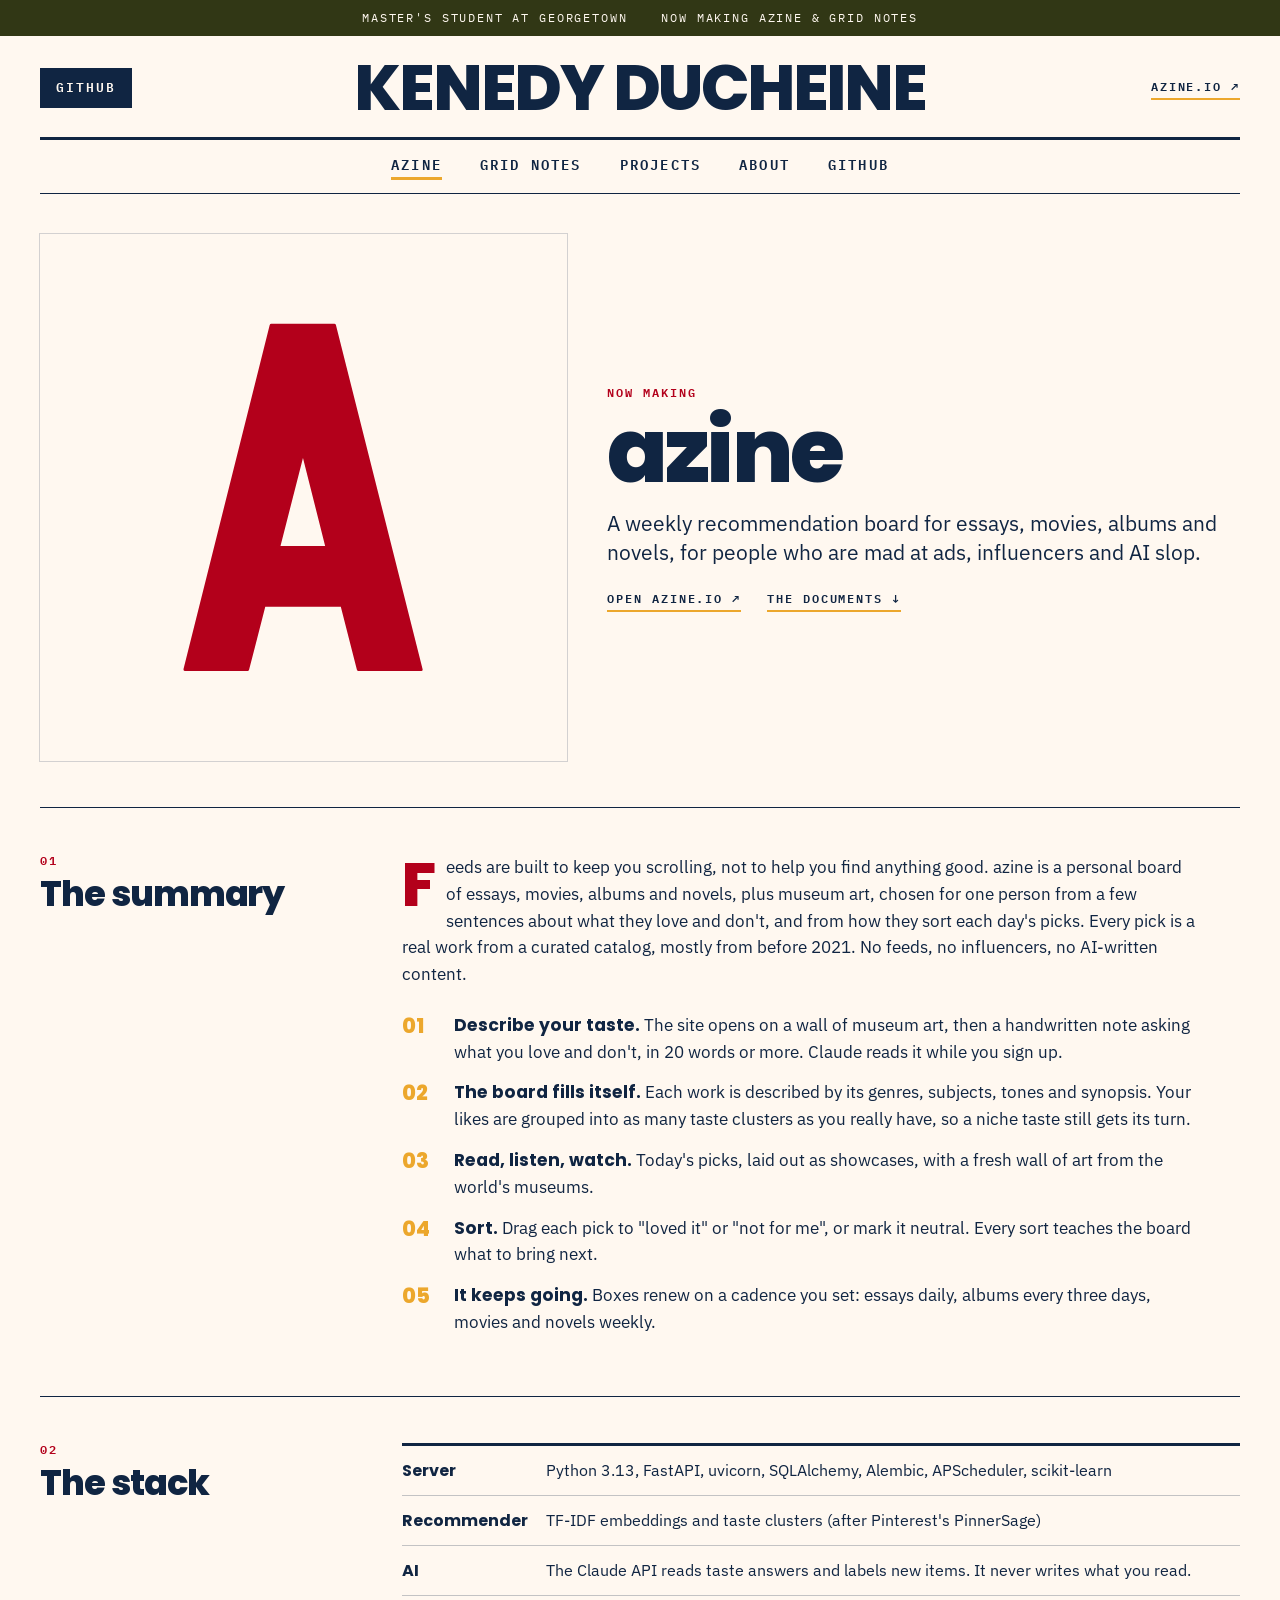
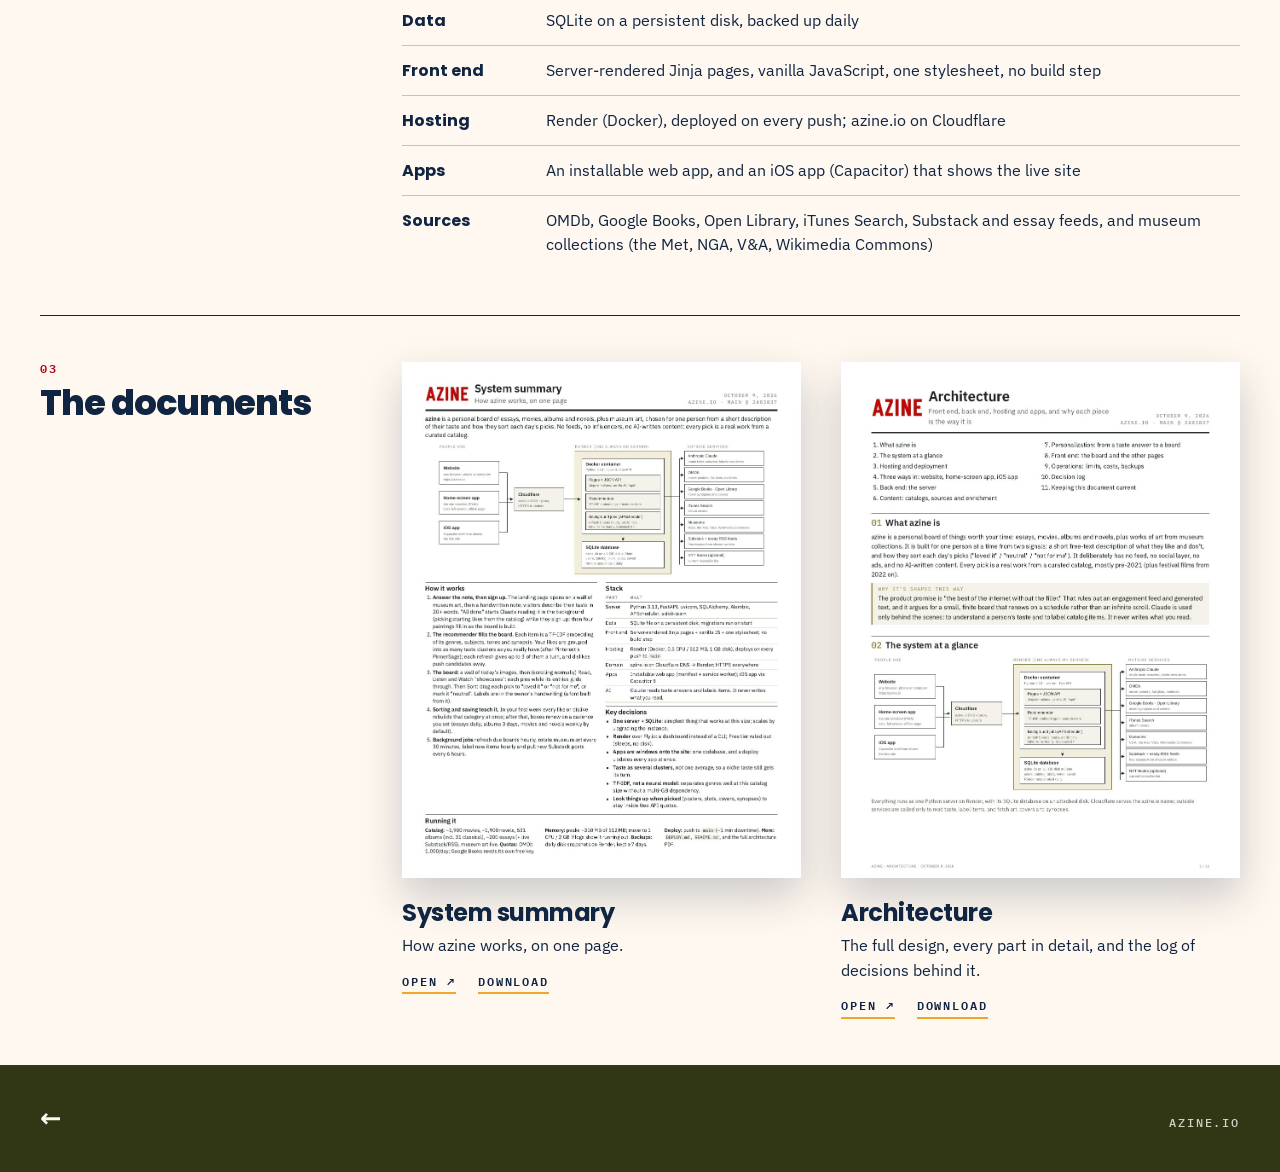
==== azine.html @ 09178c21 "Gold footer heart; new link-preview picture of the redesigned site The link preview (og.jpg) still s" ====
<!doctype html>
<html lang="en">
<head>
  <meta charset="utf-8">
  <meta name="viewport" content="width=device-width, initial-scale=1">
  <!-- The tab title and what search engines / link previews show -->
  <title>azine · Kenedy Ducheine</title>
  <meta name="description" content="How azine works: a weekly recommendation board for essays, movies, albums and novels. The summary, the stack, and the system documents.">
  <meta property="og:title" content="azine · Kenedy Ducheine">
  <meta property="og:description" content="How azine works: the summary, the stack, and the system documents.">
  <!-- the picture in link previews (texts, Slack, LinkedIn). "?v=2": bump it after replacing assets/og.jpg
       so apps fetch the new picture instead of a saved copy -->
  <meta property="og:image" content="https://kenedyducheine.github.io/assets/og.jpg?v=2">
  <meta property="og:image:width" content="2400">
  <meta property="og:image:height" content="1260">
  <meta property="og:type" content="website">
  <meta property="og:url" content="https://kenedyducheine.github.io/azine.html">
  <meta name="twitter:card" content="summary_large_image">
  <!-- The browser-tab icon: the heart from the Azine Hand font (the owner's handwriting) -->
  <link rel="icon" href="assets/favicon.svg?v=2" type="image/svg+xml">
  <link rel="icon" href="assets/favicon.png?v=2" type="image/png" sizes="64x64">
  <link rel="apple-touch-icon" href="assets/apple-touch-icon.png?v=2">

  <!-- Fonts (same as index.html) -->
  <link rel="preconnect" href="https://fonts.googleapis.com">
  <link rel="preconnect" href="https://fonts.gstatic.com" crossorigin>
  <link href="https://fonts.googleapis.com/css2?family=Google+Sans:ital,opsz,wght@0,17..18,400..700;1,17..18,400..700&family=IBM+Plex+Mono:ital,wght@0,100;0,200;0,300;0,400;0,500;0,600;0,700;1,100;1,200;1,300;1,400;1,500;1,600;1,700&family=IBM+Plex+Sans:ital,wght@0,100;0,200;0,300;0,400;0,500;0,600;0,700;1,100;1,200;1,300;1,400;1,500;1,600;1,700&family=Poppins:ital,wght@0,100;0,200;0,300;0,400;0,500;0,600;0,700;0,800;0,900;1,100;1,200;1,300;1,400;1,500;1,600;1,700;1,800;1,900&display=swap" rel="stylesheet">

  <!-- All colors, fonts and sizes live in style.css -->
  <!-- "?v=..." makes browsers fetch the new style.css right away after you change it:
       bump the number (e.g. v=3) when you edit style.css -->
  <link rel="stylesheet" href="style.css?v=4">
</head>
<body>

  <!-- ============ THE STRIP (same as the home page) ============ -->
  <div class="strip">
    <span>Master's student at Georgetown</span>
    <span>Now making azine &amp; Grid Notes</span>
  </div>

  <div class="wrap">

    <!-- ============ THE MASTHEAD (same as the home page) ============ -->
    <header class="masthead">
      <a class="button" href="https://github.com/kenedyducheine">GitHub</a>
      <p class="name"><a href="index.html">Kenedy Ducheine</a></p>
      <a class="more masthead-right" href="https://azine.io">azine.io&nbsp;↗</a>
    </header>

    <!-- ============ THE NAV BAND ============ -->
    <nav class="nav">
      <a href="azine.html" aria-current="page">azine</a>
      <a href="index.html#grid-notes">Grid Notes</a>
      <a href="index.html#projects">Projects</a>
      <a href="index.html#about">About</a>
      <a href="https://github.com/kenedyducheine">GitHub</a>
    </nav>

    <main>

      <!-- ============ THE OPENING: the A, the title, one line, links ============ -->
      <header class="feature-head">
        <a class="cover" href="https://azine.io" aria-label="Open azine.io">
          <svg viewBox="0 0 430 622" aria-hidden="true">
            <path fill="currentColor" stroke="currentColor" stroke-width="6" stroke-linejoin="round" fill-rule="evenodd"
              d="M158.4,6.0 L270.0,6.0 L423.6,616.0 L313.0,616.0 L283.9,502.0 L145.3,502.0 L116.0,616.0 L5.6,616.0 Z M214.5,228.8 L257.6,400.0 L170.8,400.0 Z"/>
          </svg>
        </a>
        <div>
          <p class="kicker">Now making</p>
          <h1>azine</h1>
          <p class="dek">A weekly recommendation board for essays, movies, albums and novels,
            for people who are mad at ads, influencers and AI slop.</p>
          <div class="links">
            <a class="more" href="https://azine.io">Open azine.io&nbsp;↗</a>
            <a class="more" href="#documents">The documents&nbsp;↓</a>
          </div>
        </div>
      </header>

      <!-- ============ 1. THE SUMMARY ============
           Each <p> is a paragraph; each <li> in the list is one step. -->
      <section class="section" id="summary">
        <h2 class="section-title"><span class="kicker">01</span>The summary</h2>
        <div class="prose">
          <p>Feeds are built to keep you scrolling, not to help you find anything good. azine is a
            personal board of essays, movies, albums and novels, plus museum art, chosen for one person
            from a few sentences about what they love and don't, and from how they sort each day's
            picks. Every pick is a real work from a curated catalog, mostly from before 2021. No feeds,
            no influencers, no AI-written content.</p>
          <ol class="steps">
            <li><strong>Describe your taste.</strong> The site opens on a wall of museum art, then a
              handwritten note asking what you love and don't, in 20 words or more. Claude reads it
              while you sign up.</li>
            <li><strong>The board fills itself.</strong> Each work is described by its genres, subjects,
              tones and synopsis. Your likes are grouped into as many taste clusters as you really have,
              so a niche taste still gets its turn.</li>
            <li><strong>Read, listen, watch.</strong> Today's picks, laid out as showcases, with a fresh
              wall of art from the world's museums.</li>
            <li><strong>Sort.</strong> Drag each pick to "loved it" or "not for me", or mark it
              neutral. Every sort teaches the board what to bring next.</li>
            <li><strong>It keeps going.</strong> Boxes renew on a cadence you set: essays daily, albums
              every three days, movies and novels weekly.</li>
          </ol>
        </div>
      </section>

      <!-- ============ 2. THE STACK ============
           One <tr> per row: <th> is the part, <td> is what it uses. -->
      <section class="section" id="stack">
        <h2 class="section-title"><span class="kicker">02</span>The stack</h2>
        <table class="stack">
          <tr><th>Server</th><td>Python 3.13, FastAPI, uvicorn, SQLAlchemy, Alembic, APScheduler, scikit-learn</td></tr>
          <tr><th>Recommender</th><td>TF-IDF embeddings and taste clusters (after Pinterest's PinnerSage)</td></tr>
          <tr><th>AI</th><td>The Claude API reads taste answers and labels new items. It never writes what you read.</td></tr>
          <tr><th>Data</th><td>SQLite on a persistent disk, backed up daily</td></tr>
          <tr><th>Front end</th><td>Server-rendered Jinja pages, vanilla JavaScript, one stylesheet, no build step</td></tr>
          <tr><th>Hosting</th><td>Render (Docker), deployed on every push; azine.io on Cloudflare</td></tr>
          <tr><th>Apps</th><td>An installable web app, and an iOS app (Capacitor) that shows the live site</td></tr>
          <tr><th>Sources</th><td>OMDb, Google Books, Open Library, iTunes Search, Substack and essay feeds,
            and museum collections (the Met, NGA, V&amp;A, Wikimedia Commons)</td></tr>
        </table>
      </section>

      <!-- ============ 3. THE DOCUMENTS: the two PDFs ============
           The files are in assets/: azine-summary.pdf and azine-architecture.pdf
           (copies of docs/ in the azine repo). The pictures are their first pages. -->
      <section class="section" id="documents">
        <h2 class="section-title"><span class="kicker">03</span>The documents</h2>
        <div class="docs">
          <div class="doc-card">
            <a class="doc-pic" href="assets/azine-summary.pdf">
              <img src="assets/azine-summary.jpg" alt="azine system summary: how the site, the server, the recommender and the outside services fit together, on one page" loading="lazy">
            </a>
            <h3>System summary</h3>
            <p>How azine works, on one page.</p>
            <div class="links">
              <a class="more" href="assets/azine-summary.pdf">Open&nbsp;↗</a>
              <a class="more" href="assets/azine-summary.pdf" download>Download</a>
            </div>
          </div>
          <div class="doc-card">
            <a class="doc-pic" href="assets/azine-architecture.pdf">
              <img src="assets/azine-architecture.jpg" alt="The first page of azine's architecture document" loading="lazy">
            </a>
            <h3>Architecture</h3>
            <p>The full design, every part in detail, and the log of decisions behind it.</p>
            <div class="links">
              <a class="more" href="assets/azine-architecture.pdf">Open&nbsp;↗</a>
              <a class="more" href="assets/azine-architecture.pdf" download>Download</a>
            </div>
          </div>
        </div>
      </section>

    </main>
  </div>

  <!-- ============ THE FOOTER ============ -->
  <footer class="footer">
    <div class="wrap">
      <p class="sign"><a href="index.html">←</a></p>
      <p class="byline">azine.io</p>
    </div>
  </footer>

</body>
</html>
---- style.css ----
/* =====================================================================
   kenedyducheine.github.io -- the look of every page (index.html, azine.html)

   Laid out like a magazine spread: a masthead, a nav band, then three
   columns (projects on the left, azine in the middle, a letter on the right).

   To restyle: change the settings in :root right below. Everything else in
   this file reads from them. A color is a hex code like #B3001B.
   ===================================================================== */

:root {
  /* ----- THE PALETTE: the five colors of the site ----- */
  --white: #FFF8F0;
  --gold:  #ECA72C;
  --red:   #B3001B;
  --olive: #313715;
  --navy:  #102542;

  /* ----- WHERE EACH COLOR GOES (swap the var(...) to recolor a part) ----- */
  --page-bg:      var(--white);   /* the page behind everything */
  --ink:          var(--navy);    /* headlines and body text */
  --kicker:       var(--red);     /* the small word above each headline (e.g. "IPAD APP") */
  --byline:       var(--olive);   /* the small line under each headline (e.g. "2026 · PYTHON, R") */
  --rule:         var(--navy);    /* the lines between sections */
  --strip-bg:     var(--olive);     /* the thin band at the very top */
  --strip-text:   var(--white);
  --button-bg:    var(--navy);    /* the "GITHUB" box at the left of the masthead */
  --button-text:  var(--white);
  --nav-hover:    var(--gold);    /* underline under a nav link when hovered */
  --a-color:      var(--red);     /* azine's big A */
  --a-bg:         var(--white);   /* the panel behind the A */
  --letter-bg:    var(--gold);    /* the "Hi, I'm Kenedy" panel on the right */
  --letter-text:  var(--navy);
  --footer-bg:    var(--olive);
  --footer-text:  var(--white);
  --link-mark:    var(--gold);    /* the highlight under links in body text */
  --heart-color:  var(--gold);    /* the handwritten heart after "Thanks for stopping by" */

  /* ----- FONTS (all loaded from Google Fonts in each page's <head>) ----- */
  --font-headline: "Poppins", system-ui, sans-serif;             /* the name, headlines */
  --font-body:     "Google Sans", "IBM Plex Sans", system-ui, sans-serif; /* paragraphs */
  --font-label:    "IBM Plex Mono", ui-monospace, monospace;     /* kickers, bylines, nav */
  --font-dek:      "IBM Plex Sans", system-ui, sans-serif;       /* the short line under a big headline */

  /* ----- SIZES & WEIGHTS ----- */
  --masthead-size:  clamp(1.6rem, 5vw, 4.2rem);  /* "KENEDY DUCHEINE" at the top */
  --masthead-weight: 800;                        /* 100 (thin) .. 900 (black) */
  --headline-weight: 400;
  --label-spacing:  0.16em;                      /* space between letters in kickers/bylines */
  --page-width:     1360px;                      /* widest the spread gets */
  --gutter:         40px;                        /* space between the columns */
}

/* ---------- basics (rarely need changing) ---------- */
* { box-sizing: border-box; }
html { scroll-behavior: smooth; }
body {
  margin: 0;
  background: var(--page-bg);
  color: var(--ink);
  font: 400 16px/1.55 var(--font-body);
  -webkit-font-smoothing: antialiased;
}
img { display: block; max-width: 100%; }
a { color: inherit; text-decoration: none; }
.prose a, .card > p:not(.byline) a, .dek a { box-shadow: inset 0 -0.35em 0 var(--link-mark); }  /* highlighter-style links in paragraphs */
.wrap { max-width: var(--page-width); margin: 0 auto; padding: 0 var(--gutter); }

/* small capitals labels: kickers, bylines, nav */
.kicker, .byline, .nav a, .strip, .button, .more {
  font-family: var(--font-label);
  text-transform: uppercase;
  letter-spacing: var(--label-spacing);
}
.kicker { color: var(--kicker); font-weight: 600; font-size: 0.78rem; margin: 0 0 8px; }
.byline { color: var(--byline); font-weight: 500; font-size: 0.72rem; margin: 12px 0 0; }
.more { font-weight: 600; font-size: 0.75rem; color: var(--ink); border-bottom: 2px solid var(--gold); padding-bottom: 2px; }
.more:hover { border-color: var(--red); }

/* ================= 1. THE STRIP: the thin band at the very top ================= */
.strip {
  background: var(--strip-bg); color: var(--strip-text);
  font-size: 0.72rem; font-weight: 400;
  text-align: center; padding: 9px 16px;
  display: flex; justify-content: center; flex-wrap: wrap; gap: 6px 34px;
}

/* ================= 2. THE MASTHEAD: button, name, link ================= */
.masthead {
  display: grid; grid-template-columns: 1fr auto 1fr; align-items: center; gap: 16px;
  padding: 22px 0 18px;
}
.button {
  justify-self: start;
  background: var(--button-bg); color: var(--button-text);
  font-size: 0.8rem; font-weight: 600;
  padding: 10px 16px;
}
.button:hover { background: var(--red); }
.name {
  margin: 0;
  font: var(--masthead-weight) var(--masthead-size)/0.95 var(--font-headline);
  letter-spacing: -0.035em;
  text-transform: uppercase;
  text-align: center;
  color: var(--ink);
}
.masthead-right { justify-self: end; }

/* ================= 3. THE NAV BAND under the masthead ================= */
.nav {
  border-top: 3px solid var(--rule);
  border-bottom: 1px solid var(--rule);
  display: flex; justify-content: center; flex-wrap: wrap; gap: 4px 38px;
  padding: 13px 0;
}
.nav a { font-size: 0.85rem; font-weight: 600; padding-bottom: 3px; border-bottom: 3px solid transparent; }
.nav a:hover, .nav a[aria-current] { border-color: var(--nav-hover); }

/* ================= 4. THE SPREAD =================
   Four columns: Grid Notes and the letter in the first, azine across the
   middle two, the smaller projects in the last. Projects that don't fit on
   the right fill in the space under azine and the letter, so the page stays
   short. (A small script at the bottom of index.html packs them tightly.) */
.spread {
  display: grid;
  grid-template-columns: repeat(4, minmax(0, 1fr));
  grid-auto-flow: row dense;           /* fill gaps as soon as there's room */
  column-gap: var(--gutter);
  row-gap: 34px;
  padding: 34px 0 60px;
  align-items: start;
}
.col-left, .col-right { display: contents; }   /* their cards sit straight on the spread */
#grid-notes   { grid-column: 1; grid-row: 1; }       /* Grid Notes: first column, top */
.col-left .letter { grid-column: 1; grid-row: 2; }   /* the letter: under Grid Notes */
.col-center   { grid-column: 2 / 4; grid-row: 1 / 3; } /* azine: the middle two columns */
.col-title    { grid-column: 4; grid-row: 1; }       /* "MORE PROJECTS": last column, top */
.col-right .card { grid-column: span 1; }            /* each project: one column, wherever there's room */
.spread .card { margin-bottom: 0; }
/* once the script has measured everything, rows are 2px slices and each
   item spans as many as it's tall, so nothing leaves a gap */
.spread.packed { grid-auto-rows: 2px; row-gap: 0; }
.spread.packed > *, .spread.packed > .col-left > *, .spread.packed > .col-right > * { margin-bottom: 0; }
.col-title {                          /* "MORE PROJECTS" over the right column */
  margin: 0; padding-bottom: 10px;
  border-bottom: 3px solid var(--rule);
  font: 600 0.85rem var(--font-label); letter-spacing: var(--label-spacing); text-transform: uppercase;
  color: var(--ink);
}
.col-left .letter { margin-top: 0; }

/* ----- a story card in the left column: picture, kicker, headline, summary, byline ----- */
.card { text-align: center; padding-bottom: 34px; margin-bottom: 34px; border-bottom: 1px solid color-mix(in srgb, var(--rule) 25%, transparent); }
.card:last-child { border-bottom: 0; }
.card-pic { display: block; aspect-ratio: 1; overflow: hidden; margin-bottom: 18px; }
.card-pic img { width: 100%; height: 100%; object-fit: cover; transition: transform 0.6s ease; }
.card:hover .card-pic img { transform: scale(1.03); }
.card h3 {
  margin: 0;
  font: var(--headline-weight) 1.7rem/1.12 var(--font-headline);
  letter-spacing: -0.02em;
}
.card p { margin: 10px 0 0; font-size: 0.98rem; }
.card.lead h3 { font-size: 2.3rem; }   /* the first card (Grid Notes) is bigger */

/* ----- the centerpiece: azine's A on white ----- */
.cover {
  display: grid; place-items: center;
  aspect-ratio: 4 / 4.6;
  background: var(--a-bg);
  outline: 1px solid color-mix(in srgb, var(--rule) 18%, transparent);
  color: var(--a-color);
  transition: background 0.3s ease;
}
.cover svg { width: 46%; height: auto; transition: transform 0.5s ease; }
.cover:hover svg { transform: scale(1.04); }
.cover-caption { text-align: center; padding-top: 22px; }
.cover-caption h2 {
  margin: 0;
  font: 800 clamp(2rem, 3.4vw, 3.1rem)/1.02 var(--font-headline);
  letter-spacing: -0.03em;
}
.cover-caption .dek { font: 400 1.1rem/1.45 var(--font-dek); max-width: 36em; margin: 12px auto 16px; }

/* ----- the letter on the right ----- */
.letter { background: var(--letter-bg); color: var(--letter-text); padding: 28px 26px 30px; }
.letter .kicker { color: var(--letter-text); }
.letter h2 { margin: 0 0 12px; font: 800 2rem/1.05 var(--font-headline); letter-spacing: -0.02em; }
.letter p { margin: 0 0 12px; }
.letter p a { box-shadow: inset 0 -0.35em 0 color-mix(in srgb, var(--white) 55%, transparent); }  /* links inside the letter */
.elsewhere { list-style: none; margin: 26px 0 0; padding: 0; }
.elsewhere li { border-top: 1px solid color-mix(in srgb, var(--rule) 25%, transparent); }
.elsewhere a {
  display: flex; justify-content: space-between; padding: 12px 0;
  font: 600 1.05rem var(--font-headline);
}
.elsewhere a:hover { color: var(--red); }

/* ================= 5. THE FOOTER ================= */
.footer { background: var(--footer-bg); color: var(--footer-text); padding: 34px 0; }
.footer .wrap { display: flex; flex-wrap: wrap; justify-content: space-between; gap: 12px 30px; align-items: baseline; }
.footer .sign { font: 800 1.6rem var(--font-headline); letter-spacing: -0.02em; margin: 0; }
.footer .byline { color: var(--footer-text); opacity: 0.8; margin: 0; }
/* the handwritten heart (assets/heart.svg, from the Azine Hand font), colored by --heart-color */
.heart {
  display: inline-block; width: 1em; height: 1em; vertical-align: -0.15em; margin-left: 0.1em;
  background: var(--heart-color);
  -webkit-mask: url("assets/heart.svg") center / contain no-repeat;
          mask: url("assets/heart.svg") center / contain no-repeat;
}

/* ================= 6. THE AZINE PAGE (azine.html) ================= */
.feature-head {
  display: grid; grid-template-columns: minmax(0, 1fr) minmax(0, 1.2fr); gap: var(--gutter);
  align-items: center; padding: 40px 0 46px; border-bottom: 1px solid var(--rule);
}
.feature-head .cover { aspect-ratio: 1; }
.feature-head h1 {
  margin: 0;
  font: 800 clamp(3rem, 7vw, 6rem)/0.92 var(--font-headline);
  letter-spacing: -0.04em;
}
.feature-head .dek { font: 400 1.3rem/1.4 var(--font-dek); margin: 16px 0 22px; }
.feature-head .links { display: flex; flex-wrap: wrap; gap: 12px 26px; }

.section { padding: 46px 0; border-bottom: 1px solid var(--rule); display: grid; grid-template-columns: minmax(0, 1fr) minmax(0, 2.6fr); gap: var(--gutter); }
.section:last-of-type { border-bottom: 0; }
.section-title { margin: 0; font: 800 2.2rem/1 var(--font-headline); letter-spacing: -0.03em; }
.section-title .kicker { display: block; margin-bottom: 10px; }
.prose { font-size: 1.08rem; max-width: 46em; }
.prose p:first-child { margin-top: 0; }
.prose p:first-child::first-letter {   /* the big first letter, magazine style */
  float: left; font: 800 3.6em/0.8 var(--font-headline); color: var(--red); margin: 6px 10px 0 0;
}
.steps { counter-reset: step; list-style: none; padding: 0; margin: 24px 0 0; }
.steps li { counter-increment: step; position: relative; padding: 0 0 14px 52px; }
.steps li::before {
  content: counter(step, decimal-leading-zero);
  position: absolute; left: 0; top: -2px;
  font: 800 1.3rem var(--font-headline); color: var(--gold);
}
.steps strong { font-family: var(--font-headline); font-weight: 700; }

.stack { width: 100%; border-collapse: collapse; font-size: 1rem; }
.stack th, .stack td { text-align: left; vertical-align: top; padding: 12px 18px 12px 0; border-top: 1px solid color-mix(in srgb, var(--rule) 25%, transparent); }
.stack tr:first-child th, .stack tr:first-child td { border-top: 3px solid var(--rule); }
.stack th { font: 700 1rem var(--font-headline); white-space: nowrap; width: 9em; }

.docs { display: grid; grid-template-columns: repeat(2, minmax(0, 1fr)); gap: var(--gutter); }
.doc-card .doc-pic { display: block; background: var(--white); box-shadow: 0 18px 40px color-mix(in srgb, var(--navy) 22%, transparent); transition: transform 0.4s ease; }
.doc-card .doc-pic:hover { transform: translateY(-4px) rotate(-0.5deg); }
.doc-card h3 { margin: 22px 0 6px; font: 700 1.5rem/1.1 var(--font-headline); letter-spacing: -0.02em; }
.doc-card p { margin: 0 0 14px; }
.doc-card .links { display: flex; gap: 22px; }

/* ================= 7. PHONES & SMALL SCREENS ================= */
@media (max-width: 1000px) {
  :root { --gutter: 22px; }
  /* one column: azine first, then Grid Notes and the letter, then the projects */
  .spread { grid-template-columns: 1fr; }
  .spread > *, .col-left > *, .col-right > * { grid-column: 1 !important; grid-row: auto !important; }
  .col-center { order: -1; }
  .feature-head, .section, .docs { grid-template-columns: 1fr; }
  .feature-head .cover { max-width: 420px; }
}
@media (max-width: 640px) {
  :root { --gutter: 16px; }
  .masthead { grid-template-columns: 1fr; justify-items: center; }
  .button, .masthead-right { justify-self: center; }
  .masthead-right { display: none; }
  .nav { gap: 4px 20px; }
  .nav a { font-size: 0.75rem; }
}
@media (prefers-reduced-motion: reduce) {
  *, *::before, *::after { transition: none !important; }
}
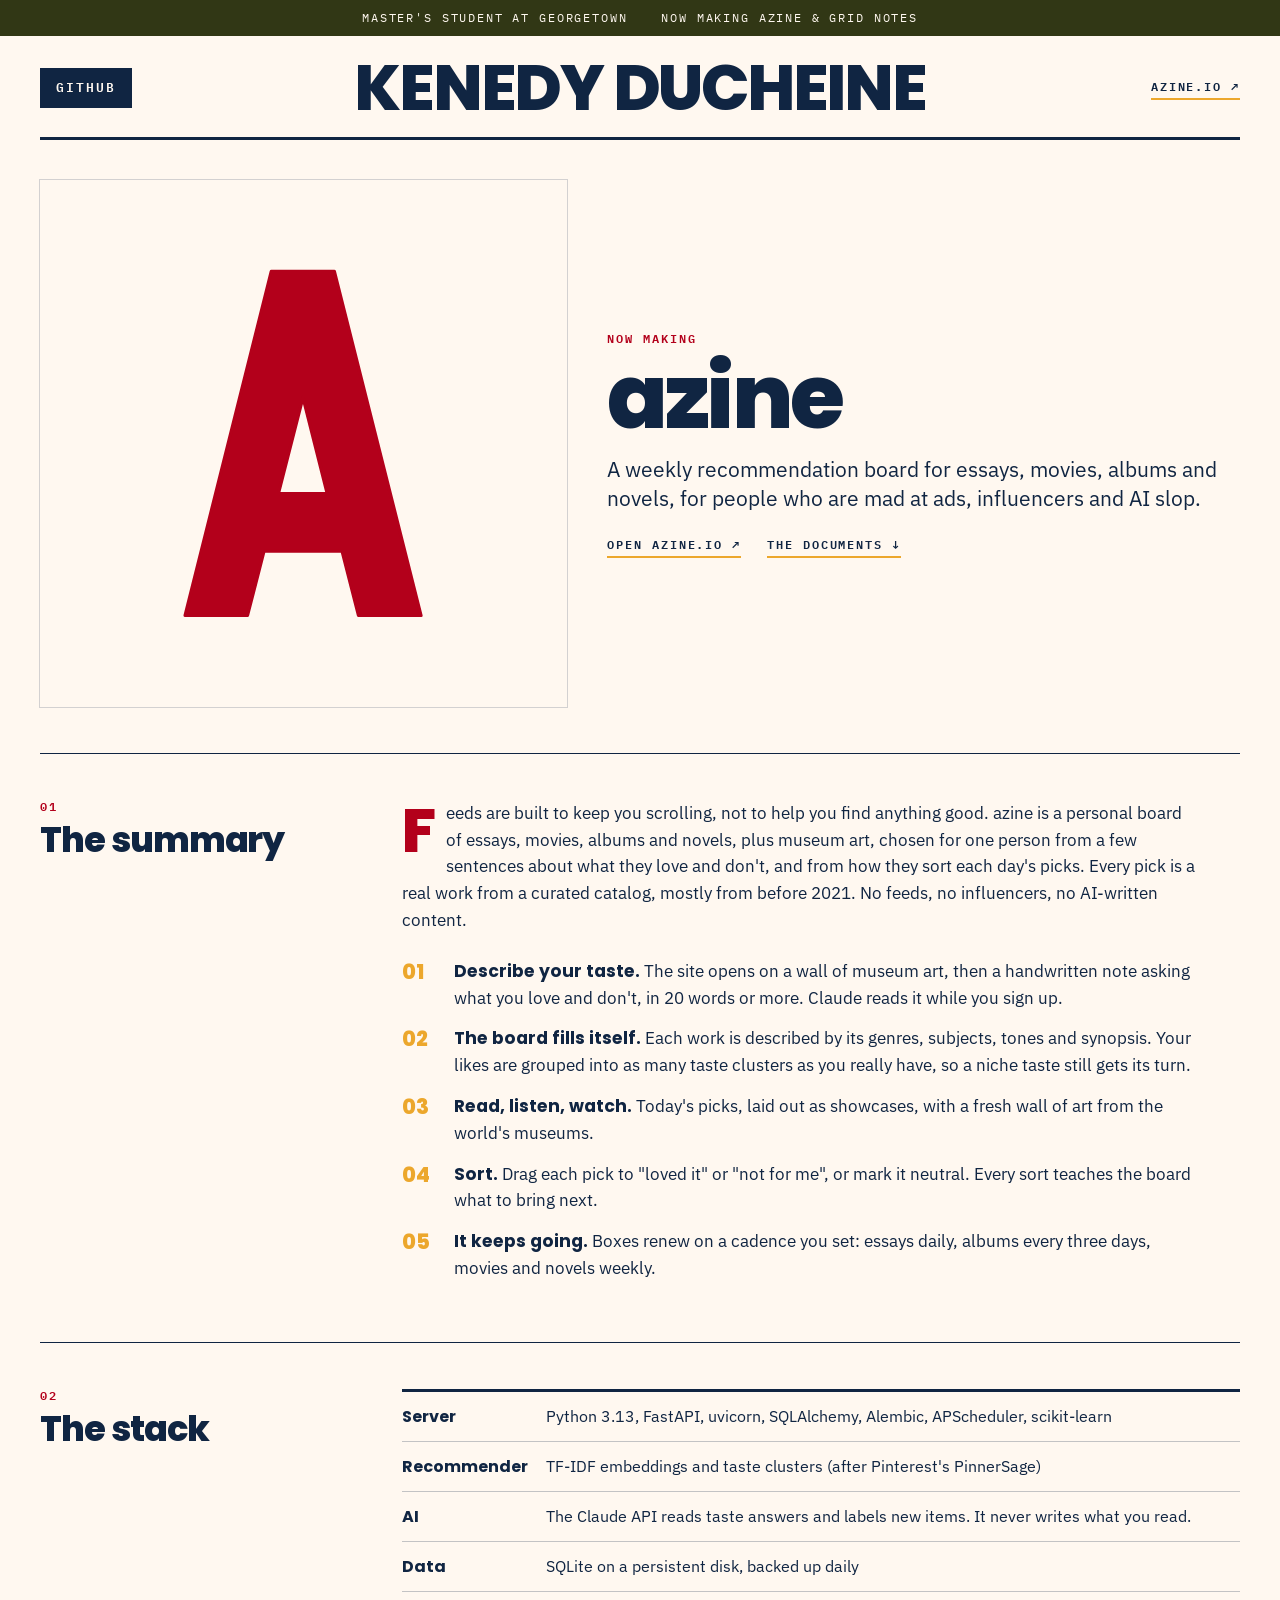
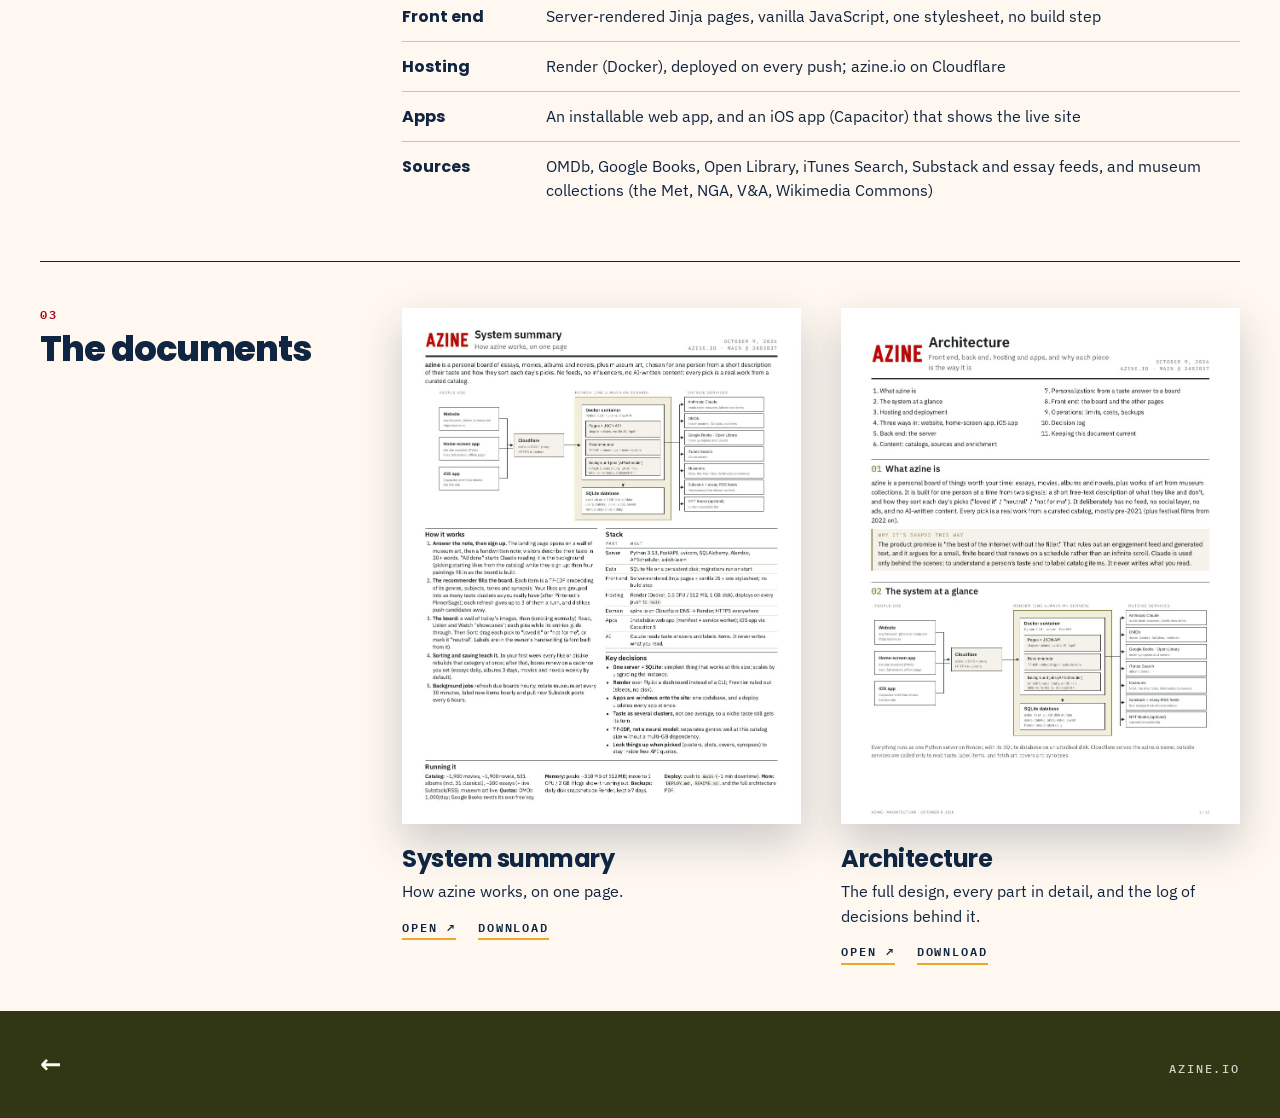
==== commit 76bc8138: "Remove the nav band under the masthead Most of its links only jumped around the same page. The masth" ====
--- a/azine.html
+++ b/azine.html
@@ -16,6 +16,29 @@
   <meta property="og:type" content="website">
   <meta property="og:url" content="https://kenedyducheine.github.io/azine.html">
   <meta name="twitter:card" content="summary_large_image">
+  <!-- For search engines: the official address of this page, and who the site is about
+       (your name, your handle, and your other pages: GitHub, LinkedIn, azine.io). -->
+  <link rel="canonical" href="https://kenedyducheine.github.io/azine.html">
+  <script type="application/ld+json">
+  {
+    "@context": "https://schema.org",
+    "@type": "Person",
+    "name": "Kenedy Ducheine",
+    "alternateName": "kenedyducheine",
+    "url": "https://kenedyducheine.github.io/",
+    "image": "https://kenedyducheine.github.io/assets/og.jpg",
+    "description": "Math master's student at Georgetown University. Creator of azine, a weekly recommendation board for essays, movies, albums and novels, and Grid Notes, a grid paper notes app for the iPad.",
+    "affiliation": {
+      "@type": "CollegeOrUniversity",
+      "name": "Georgetown University"
+    },
+    "sameAs": [
+      "https://github.com/kenedyducheine",
+      "https://www.linkedin.com/in/kenedyducheine",
+      "https://azine.io"
+    ]
+  }
+  </script>
   <!-- The browser-tab icon: the heart from the Azine Hand font (the owner's handwriting) -->
   <link rel="icon" href="assets/favicon.svg?v=2" type="image/svg+xml">
   <link rel="icon" href="assets/favicon.png?v=2" type="image/png" sizes="64x64">
@@ -29,7 +52,7 @@
   <!-- All colors, fonts and sizes live in style.css -->
   <!-- "?v=..." makes browsers fetch the new style.css right away after you change it:
        bump the number (e.g. v=3) when you edit style.css -->
-  <link rel="stylesheet" href="style.css?v=4">
+  <link rel="stylesheet" href="style.css?v=5">
 </head>
 <body>
 
@@ -48,14 +71,6 @@
       <a class="more masthead-right" href="https://azine.io">azine.io&nbsp;↗</a>
     </header>
 
-    <!-- ============ THE NAV BAND ============ -->
-    <nav class="nav">
-      <a href="azine.html" aria-current="page">azine</a>
-      <a href="index.html#grid-notes">Grid Notes</a>
-      <a href="index.html#projects">Projects</a>
-      <a href="index.html#about">About</a>
-      <a href="https://github.com/kenedyducheine">GitHub</a>
-    </nav>
 
     <main>
 
--- a/style.css
+++ b/style.css
@@ -1,7 +1,7 @@
 /* =====================================================================
    kenedyducheine.github.io -- the look of every page (index.html, azine.html)
 
-   Laid out like a magazine spread: a masthead, a nav band, then three
+   Laid out like a magazine spread: a masthead, then three
    columns (projects on the left, azine in the middle, a letter on the right).
 
    To restyle: change the settings in :root right below. Everything else in
@@ -26,7 +26,6 @@
   --strip-text:   var(--white);
   --button-bg:    var(--navy);    /* the "GITHUB" box at the left of the masthead */
   --button-text:  var(--white);
-  --nav-hover:    var(--gold);    /* underline under a nav link when hovered */
   --a-color:      var(--red);     /* azine's big A */
   --a-bg:         var(--white);   /* the panel behind the A */
   --letter-bg:    var(--gold);    /* the "Hi, I'm Kenedy" panel on the right */
@@ -39,7 +38,7 @@
   /* ----- FONTS (all loaded from Google Fonts in each page's <head>) ----- */
   --font-headline: "Poppins", system-ui, sans-serif;             /* the name, headlines */
   --font-body:     "Google Sans", "IBM Plex Sans", system-ui, sans-serif; /* paragraphs */
-  --font-label:    "IBM Plex Mono", ui-monospace, monospace;     /* kickers, bylines, nav */
+  --font-label:    "IBM Plex Mono", ui-monospace, monospace;     /* kickers, bylines, small links */
   --font-dek:      "IBM Plex Sans", system-ui, sans-serif;       /* the short line under a big headline */
 
   /* ----- SIZES & WEIGHTS ----- */
@@ -66,8 +65,8 @@
 .prose a, .card > p:not(.byline) a, .dek a { box-shadow: inset 0 -0.35em 0 var(--link-mark); }  /* highlighter-style links in paragraphs */
 .wrap { max-width: var(--page-width); margin: 0 auto; padding: 0 var(--gutter); }
 
-/* small capitals labels: kickers, bylines, nav */
-.kicker, .byline, .nav a, .strip, .button, .more {
+/* small capitals labels: kickers, bylines, the strip, buttons */
+.kicker, .byline, .strip, .button, .more {
   font-family: var(--font-label);
   text-transform: uppercase;
   letter-spacing: var(--label-spacing);
@@ -107,15 +106,8 @@
 }
 .masthead-right { justify-self: end; }
 
-/* ================= 3. THE NAV BAND under the masthead ================= */
-.nav {
-  border-top: 3px solid var(--rule);
-  border-bottom: 1px solid var(--rule);
-  display: flex; justify-content: center; flex-wrap: wrap; gap: 4px 38px;
-  padding: 13px 0;
-}
-.nav a { font-size: 0.85rem; font-weight: 600; padding-bottom: 3px; border-bottom: 3px solid transparent; }
-.nav a:hover, .nav a[aria-current] { border-color: var(--nav-hover); }
+/* ================= 3. THE LINE under the masthead ================= */
+.masthead { border-bottom: 3px solid var(--rule); }
 
 /* ================= 4. THE SPREAD =================
    Four columns: Grid Notes and the letter in the first, azine across the
@@ -269,8 +261,6 @@
   .masthead { grid-template-columns: 1fr; justify-items: center; }
   .button, .masthead-right { justify-self: center; }
   .masthead-right { display: none; }
-  .nav { gap: 4px 20px; }
-  .nav a { font-size: 0.75rem; }
 }
 @media (prefers-reduced-motion: reduce) {
   *, *::before, *::after { transition: none !important; }
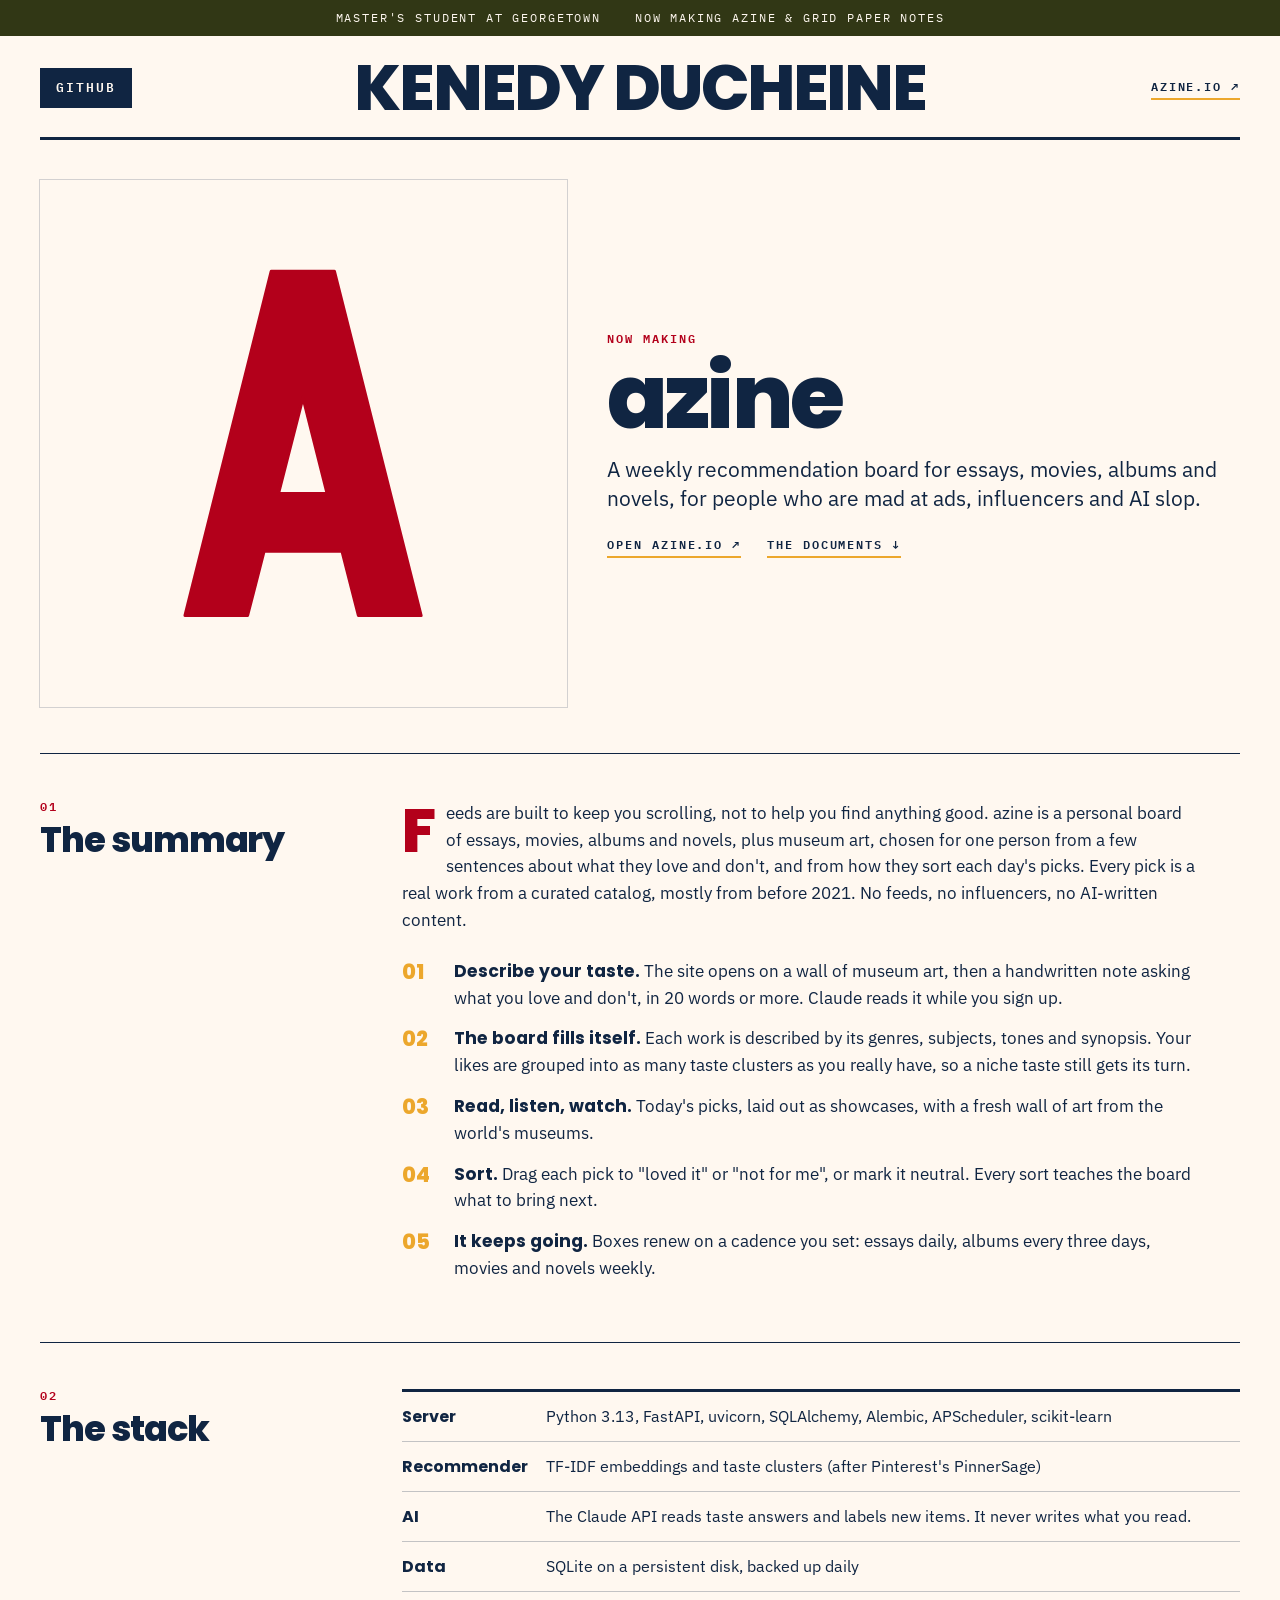
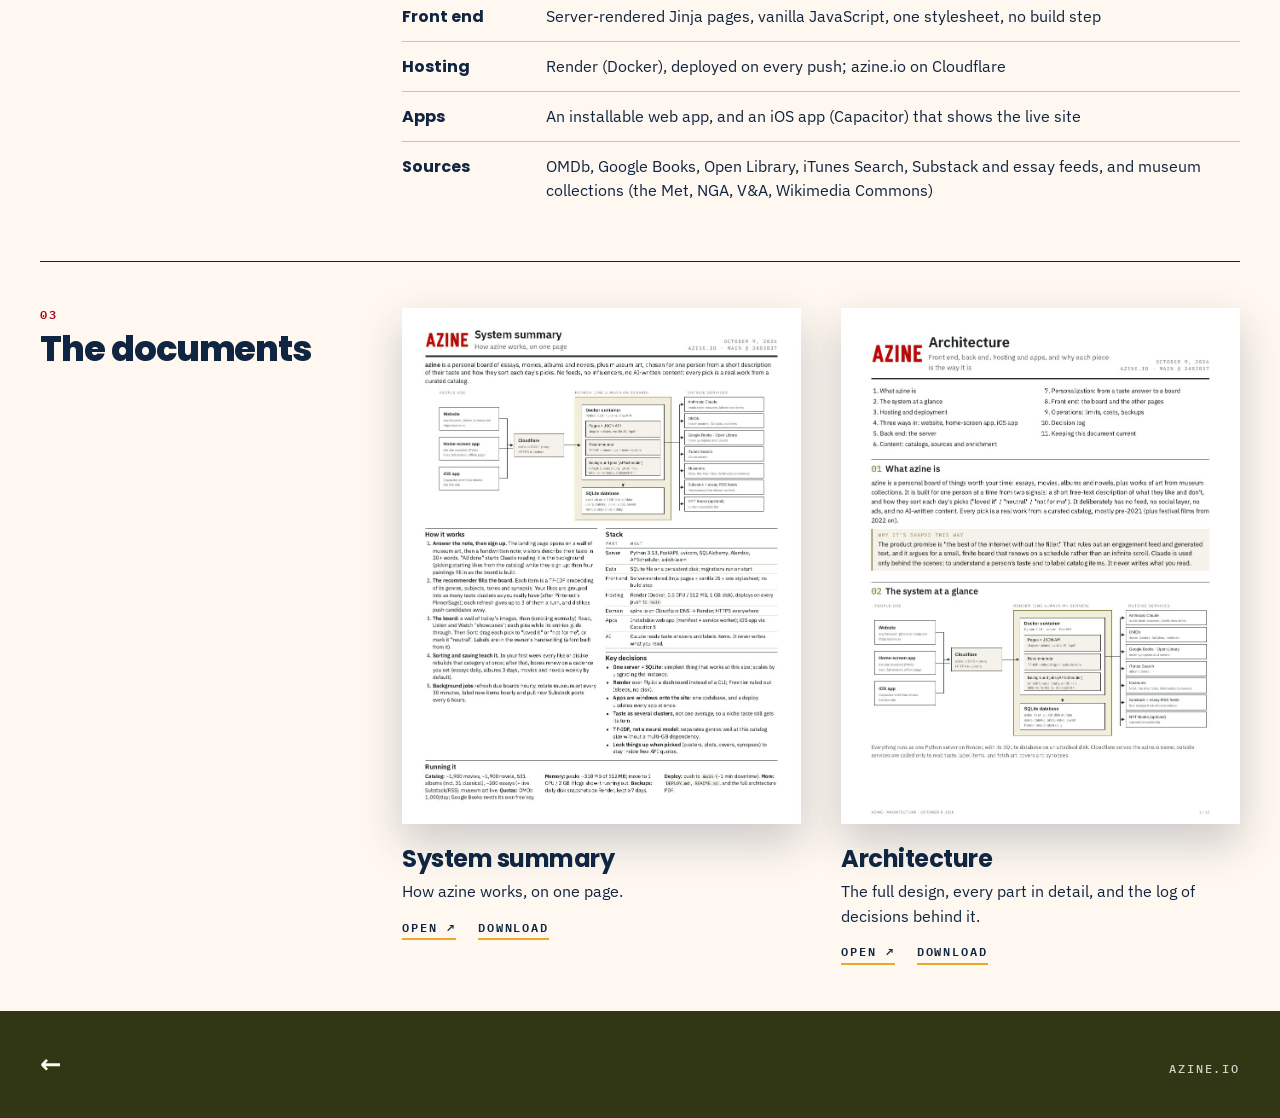
==== commit cde56903: "Rename Grid Notes to Grid Paper Notes Co-Authored-By: Claude Opus 5.5 <noreply@anthropic.com> Claude" ====
--- a/azine.html
+++ b/azine.html
@@ -8,9 +8,9 @@
   <meta name="description" content="How azine works: a weekly recommendation board for essays, movies, albums and novels. The summary, the stack, and the system documents.">
   <meta property="og:title" content="azine · Kenedy Ducheine">
   <meta property="og:description" content="How azine works: the summary, the stack, and the system documents.">
-  <!-- the picture in link previews (texts, Slack, LinkedIn). "?v=2": bump it after replacing assets/og.jpg
+  <!-- the picture in link previews (texts, Slack, LinkedIn). "?v=3": bump it after replacing assets/og.jpg
        so apps fetch the new picture instead of a saved copy -->
-  <meta property="og:image" content="https://kenedyducheine.github.io/assets/og.jpg?v=2">
+  <meta property="og:image" content="https://kenedyducheine.github.io/assets/og.jpg?v=3">
   <meta property="og:image:width" content="2400">
   <meta property="og:image:height" content="1260">
   <meta property="og:type" content="website">
@@ -27,7 +27,7 @@
     "alternateName": "kenedyducheine",
     "url": "https://kenedyducheine.github.io/",
     "image": "https://kenedyducheine.github.io/assets/og.jpg",
-    "description": "Math master's student at Georgetown University. Creator of azine, a weekly recommendation board for essays, movies, albums and novels, and Grid Notes, a grid paper notes app for the iPad.",
+    "description": "Math master's student at Georgetown University. Creator of azine, a weekly recommendation board for essays, movies, albums and novels, and Grid Paper Notes, a grid paper notes app for the iPad.",
     "affiliation": {
       "@type": "CollegeOrUniversity",
       "name": "Georgetown University"
@@ -59,7 +59,7 @@
   <!-- ============ THE STRIP (same as the home page) ============ -->
   <div class="strip">
     <span>Master's student at Georgetown</span>
-    <span>Now making azine &amp; Grid Notes</span>
+    <span>Now making azine &amp; Grid Paper Notes</span>
   </div>
 
   <div class="wrap">
--- a/style.css
+++ b/style.css
@@ -110,7 +110,7 @@
 .masthead { border-bottom: 3px solid var(--rule); }
 
 /* ================= 4. THE SPREAD =================
-   Four columns: Grid Notes and the letter in the first, azine across the
+   Four columns: Grid Paper Notes and the letter in the first, azine across the
    middle two, the smaller projects in the last. Projects that don't fit on
    the right fill in the space under azine and the letter, so the page stays
    short. (A small script at the bottom of index.html packs them tightly.) */
@@ -124,8 +124,8 @@
   align-items: start;
 }
 .col-left, .col-right { display: contents; }   /* their cards sit straight on the spread */
-#grid-notes   { grid-column: 1; grid-row: 1; }       /* Grid Notes: first column, top */
-.col-left .letter { grid-column: 1; grid-row: 2; }   /* the letter: under Grid Notes */
+#grid-notes   { grid-column: 1; grid-row: 1; }       /* Grid Paper Notes: first column, top */
+.col-left .letter { grid-column: 1; grid-row: 2; }   /* the letter: under Grid Paper Notes */
 .col-center   { grid-column: 2 / 4; grid-row: 1 / 3; } /* azine: the middle two columns */
 .col-title    { grid-column: 4; grid-row: 1; }       /* "MORE PROJECTS": last column, top */
 .col-right .card { grid-column: span 1; }            /* each project: one column, wherever there's room */
@@ -154,7 +154,7 @@
   letter-spacing: -0.02em;
 }
 .card p { margin: 10px 0 0; font-size: 0.98rem; }
-.card.lead h3 { font-size: 2.3rem; }   /* the first card (Grid Notes) is bigger */
+.card.lead h3 { font-size: 2.3rem; }   /* the first card (Grid Paper Notes) is bigger */
 
 /* ----- the centerpiece: azine's A on white ----- */
 .cover {
@@ -249,7 +249,7 @@
 /* ================= 7. PHONES & SMALL SCREENS ================= */
 @media (max-width: 1000px) {
   :root { --gutter: 22px; }
-  /* one column: azine first, then Grid Notes and the letter, then the projects */
+  /* one column: azine first, then Grid Paper Notes and the letter, then the projects */
   .spread { grid-template-columns: 1fr; }
   .spread > *, .col-left > *, .col-right > * { grid-column: 1 !important; grid-row: auto !important; }
   .col-center { order: -1; }
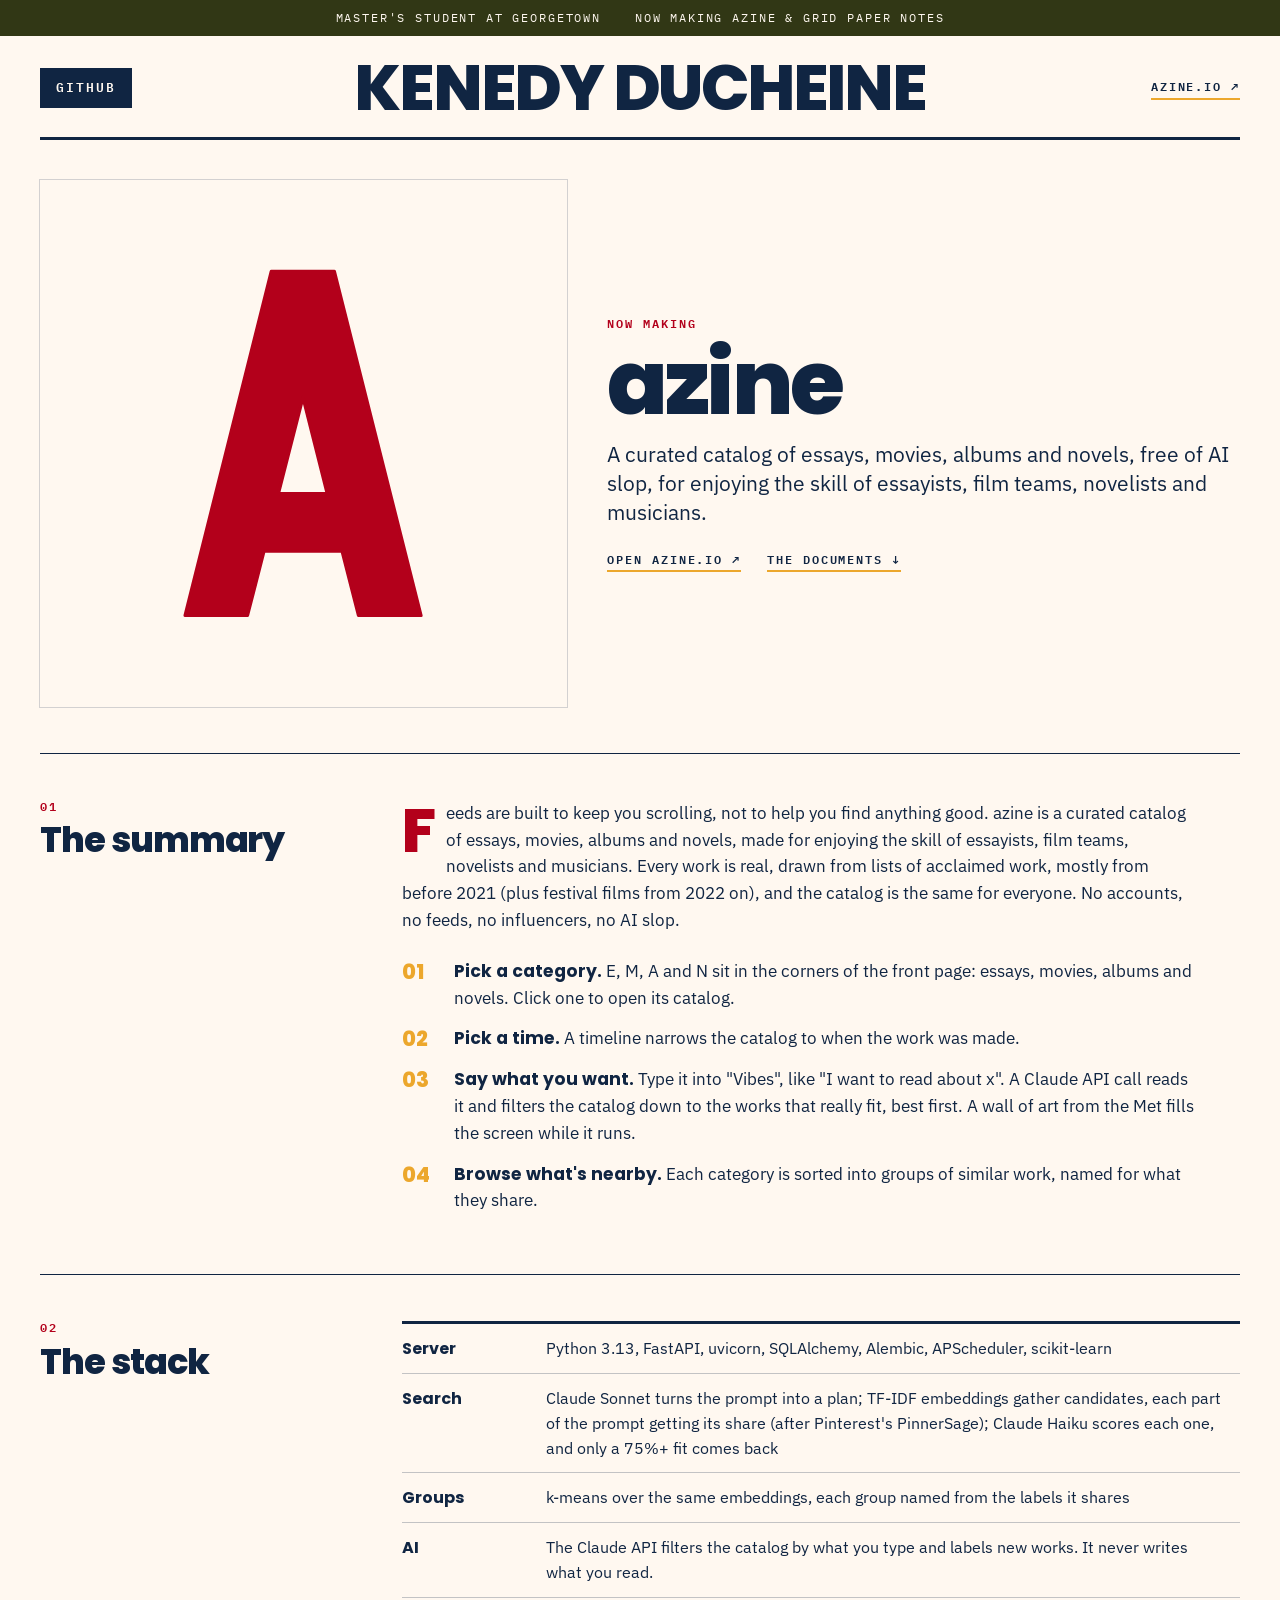
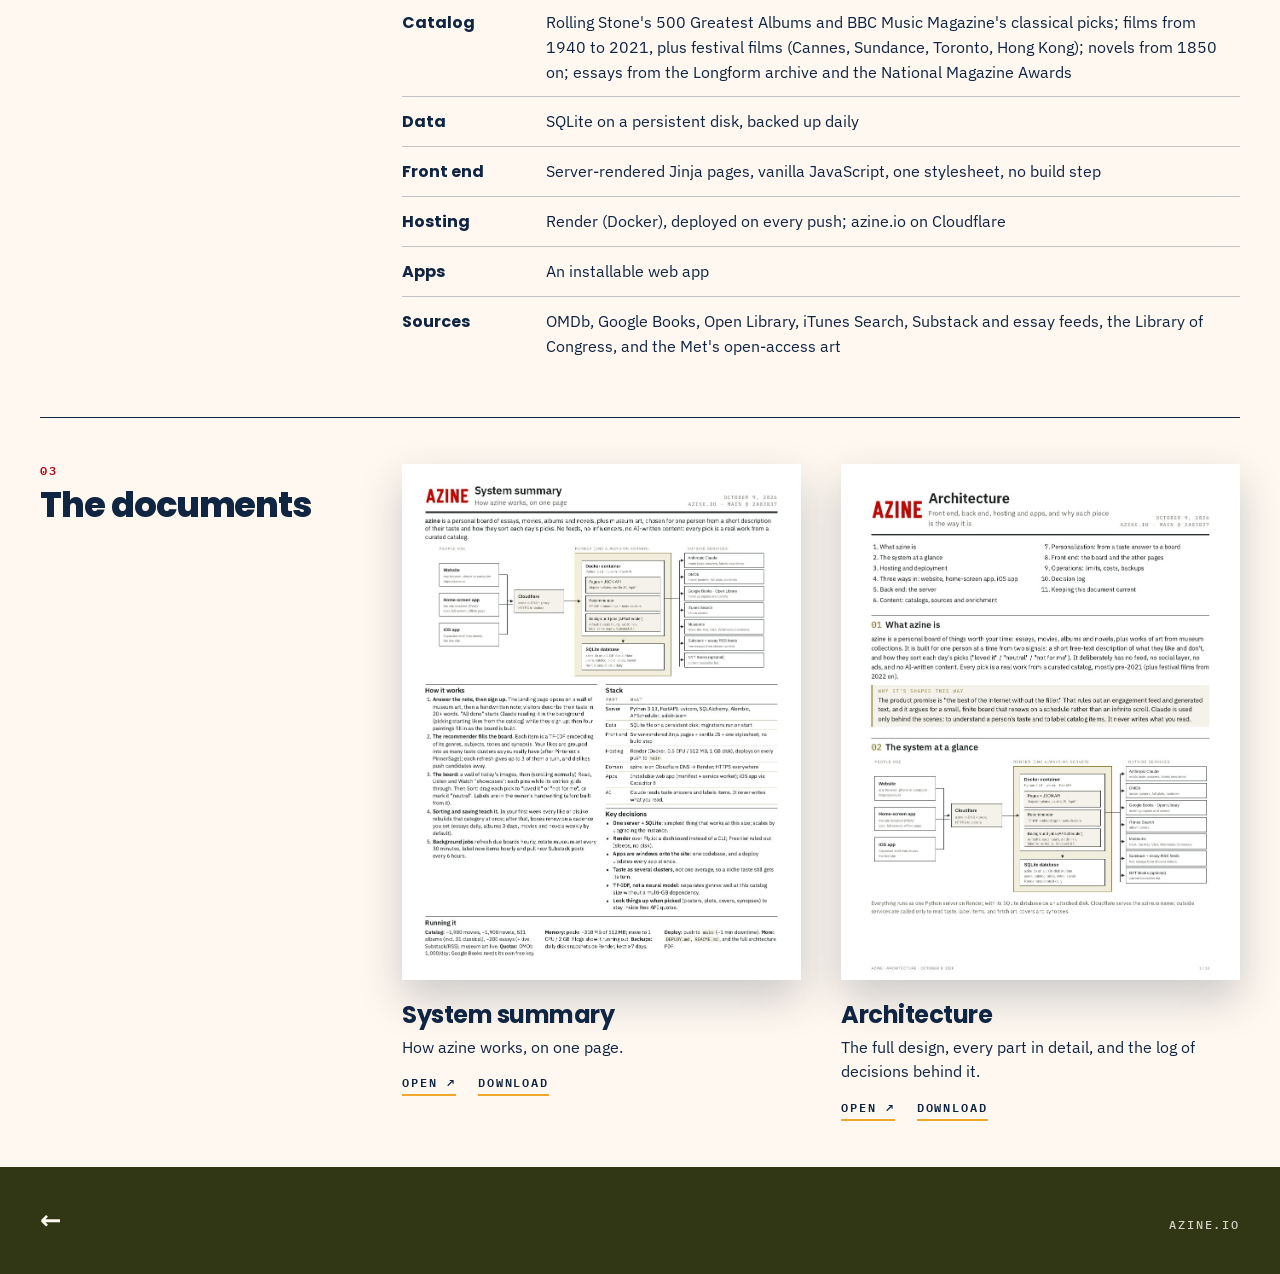
==== commit cdbc64e9: "azine is now a curated catalog: update the front page entry and the write-up" ====
--- a/azine.html
+++ b/azine.html
@@ -5,7 +5,7 @@
   <meta name="viewport" content="width=device-width, initial-scale=1">
   <!-- The tab title and what search engines / link previews show -->
   <title>azine · Kenedy Ducheine</title>
-  <meta name="description" content="How azine works: a weekly recommendation board for essays, movies, albums and novels. The summary, the stack, and the system documents.">
+  <meta name="description" content="How azine works: a curated catalog of essays, movies, albums and novels, free of AI slop. The summary, the stack, and the system documents.">
   <meta property="og:title" content="azine · Kenedy Ducheine">
   <meta property="og:description" content="How azine works: the summary, the stack, and the system documents.">
   <!-- the picture in link previews (texts, Slack, LinkedIn). "?v=3": bump it after replacing assets/og.jpg
@@ -27,7 +27,7 @@
     "alternateName": "kenedyducheine",
     "url": "https://kenedyducheine.github.io/",
     "image": "https://kenedyducheine.github.io/assets/og.jpg",
-    "description": "Math master's student at Georgetown University. Creator of azine, a weekly recommendation board for essays, movies, albums and novels, and Grid Paper Notes, a grid paper notes app for the iPad.",
+    "description": "Math master's student at Georgetown University. Creator of azine, a curated catalog of essays, movies, albums and novels free of AI slop, and Grid Paper Notes, a grid paper notes app for the iPad.",
     "affiliation": {
       "@type": "CollegeOrUniversity",
       "name": "Georgetown University"
@@ -85,8 +85,8 @@
         <div>
           <p class="kicker">Now making</p>
           <h1>azine</h1>
-          <p class="dek">A weekly recommendation board for essays, movies, albums and novels,
-            for people who are mad at ads, influencers and AI slop.</p>
+          <p class="dek">A curated catalog of essays, movies, albums and novels, free of AI slop,
+            for enjoying the skill of essayists, film teams, novelists and musicians.</p>
           <div class="links">
             <a class="more" href="https://azine.io">Open azine.io&nbsp;↗</a>
             <a class="more" href="#documents">The documents&nbsp;↓</a>
@@ -100,23 +100,20 @@
         <h2 class="section-title"><span class="kicker">01</span>The summary</h2>
         <div class="prose">
           <p>Feeds are built to keep you scrolling, not to help you find anything good. azine is a
-            personal board of essays, movies, albums and novels, plus museum art, chosen for one person
-            from a few sentences about what they love and don't, and from how they sort each day's
-            picks. Every pick is a real work from a curated catalog, mostly from before 2021. No feeds,
-            no influencers, no AI-written content.</p>
+            curated catalog of essays, movies, albums and novels, made for enjoying the skill of
+            essayists, film teams, novelists and musicians. Every work is real, drawn from lists of
+            acclaimed work, mostly from before 2021 (plus festival films from 2022 on), and the catalog
+            is the same for everyone. No accounts, no feeds, no influencers, no AI slop.</p>
           <ol class="steps">
-            <li><strong>Describe your taste.</strong> The site opens on a wall of museum art, then a
-              handwritten note asking what you love and don't, in 20 words or more. Claude reads it
-              while you sign up.</li>
-            <li><strong>The board fills itself.</strong> Each work is described by its genres, subjects,
-              tones and synopsis. Your likes are grouped into as many taste clusters as you really have,
-              so a niche taste still gets its turn.</li>
-            <li><strong>Read, listen, watch.</strong> Today's picks, laid out as showcases, with a fresh
-              wall of art from the world's museums.</li>
-            <li><strong>Sort.</strong> Drag each pick to "loved it" or "not for me", or mark it
-              neutral. Every sort teaches the board what to bring next.</li>
-            <li><strong>It keeps going.</strong> Boxes renew on a cadence you set: essays daily, albums
-              every three days, movies and novels weekly.</li>
+            <li><strong>Pick a category.</strong> E, M, A and N sit in the corners of the front page:
+              essays, movies, albums and novels. Click one to open its catalog.</li>
+            <li><strong>Pick a time.</strong> A timeline narrows the catalog to when the work was
+              made.</li>
+            <li><strong>Say what you want.</strong> Type it into "Vibes", like "I want to read about
+              x". A Claude API call reads it and filters the catalog down to the works that really fit,
+              best first. A wall of art from the Met fills the screen while it runs.</li>
+            <li><strong>Browse what's nearby.</strong> Each category is sorted into groups of similar
+              work, named for what they share.</li>
           </ol>
         </div>
       </section>
@@ -127,14 +124,20 @@
         <h2 class="section-title"><span class="kicker">02</span>The stack</h2>
         <table class="stack">
           <tr><th>Server</th><td>Python 3.13, FastAPI, uvicorn, SQLAlchemy, Alembic, APScheduler, scikit-learn</td></tr>
-          <tr><th>Recommender</th><td>TF-IDF embeddings and taste clusters (after Pinterest's PinnerSage)</td></tr>
-          <tr><th>AI</th><td>The Claude API reads taste answers and labels new items. It never writes what you read.</td></tr>
+          <tr><th>Search</th><td>Claude Sonnet turns the prompt into a plan; TF-IDF embeddings gather candidates,
+            each part of the prompt getting its share (after Pinterest's PinnerSage); Claude Haiku scores
+            each one, and only a 75%+ fit comes back</td></tr>
+          <tr><th>Groups</th><td>k-means over the same embeddings, each group named from the labels it shares</td></tr>
+          <tr><th>AI</th><td>The Claude API filters the catalog by what you type and labels new works. It never writes what you read.</td></tr>
+          <tr><th>Catalog</th><td>Rolling Stone's 500 Greatest Albums and BBC Music Magazine's classical picks;
+            films from 1940 to 2021, plus festival films (Cannes, Sundance, Toronto, Hong Kong); novels
+            from 1850 on; essays from the Longform archive and the National Magazine Awards</td></tr>
           <tr><th>Data</th><td>SQLite on a persistent disk, backed up daily</td></tr>
           <tr><th>Front end</th><td>Server-rendered Jinja pages, vanilla JavaScript, one stylesheet, no build step</td></tr>
           <tr><th>Hosting</th><td>Render (Docker), deployed on every push; azine.io on Cloudflare</td></tr>
-          <tr><th>Apps</th><td>An installable web app, and an iOS app (Capacitor) that shows the live site</td></tr>
+          <tr><th>Apps</th><td>An installable web app</td></tr>
           <tr><th>Sources</th><td>OMDb, Google Books, Open Library, iTunes Search, Substack and essay feeds,
-            and museum collections (the Met, NGA, V&amp;A, Wikimedia Commons)</td></tr>
+            the Library of Congress, and the Met's open-access art</td></tr>
         </table>
       </section>
 
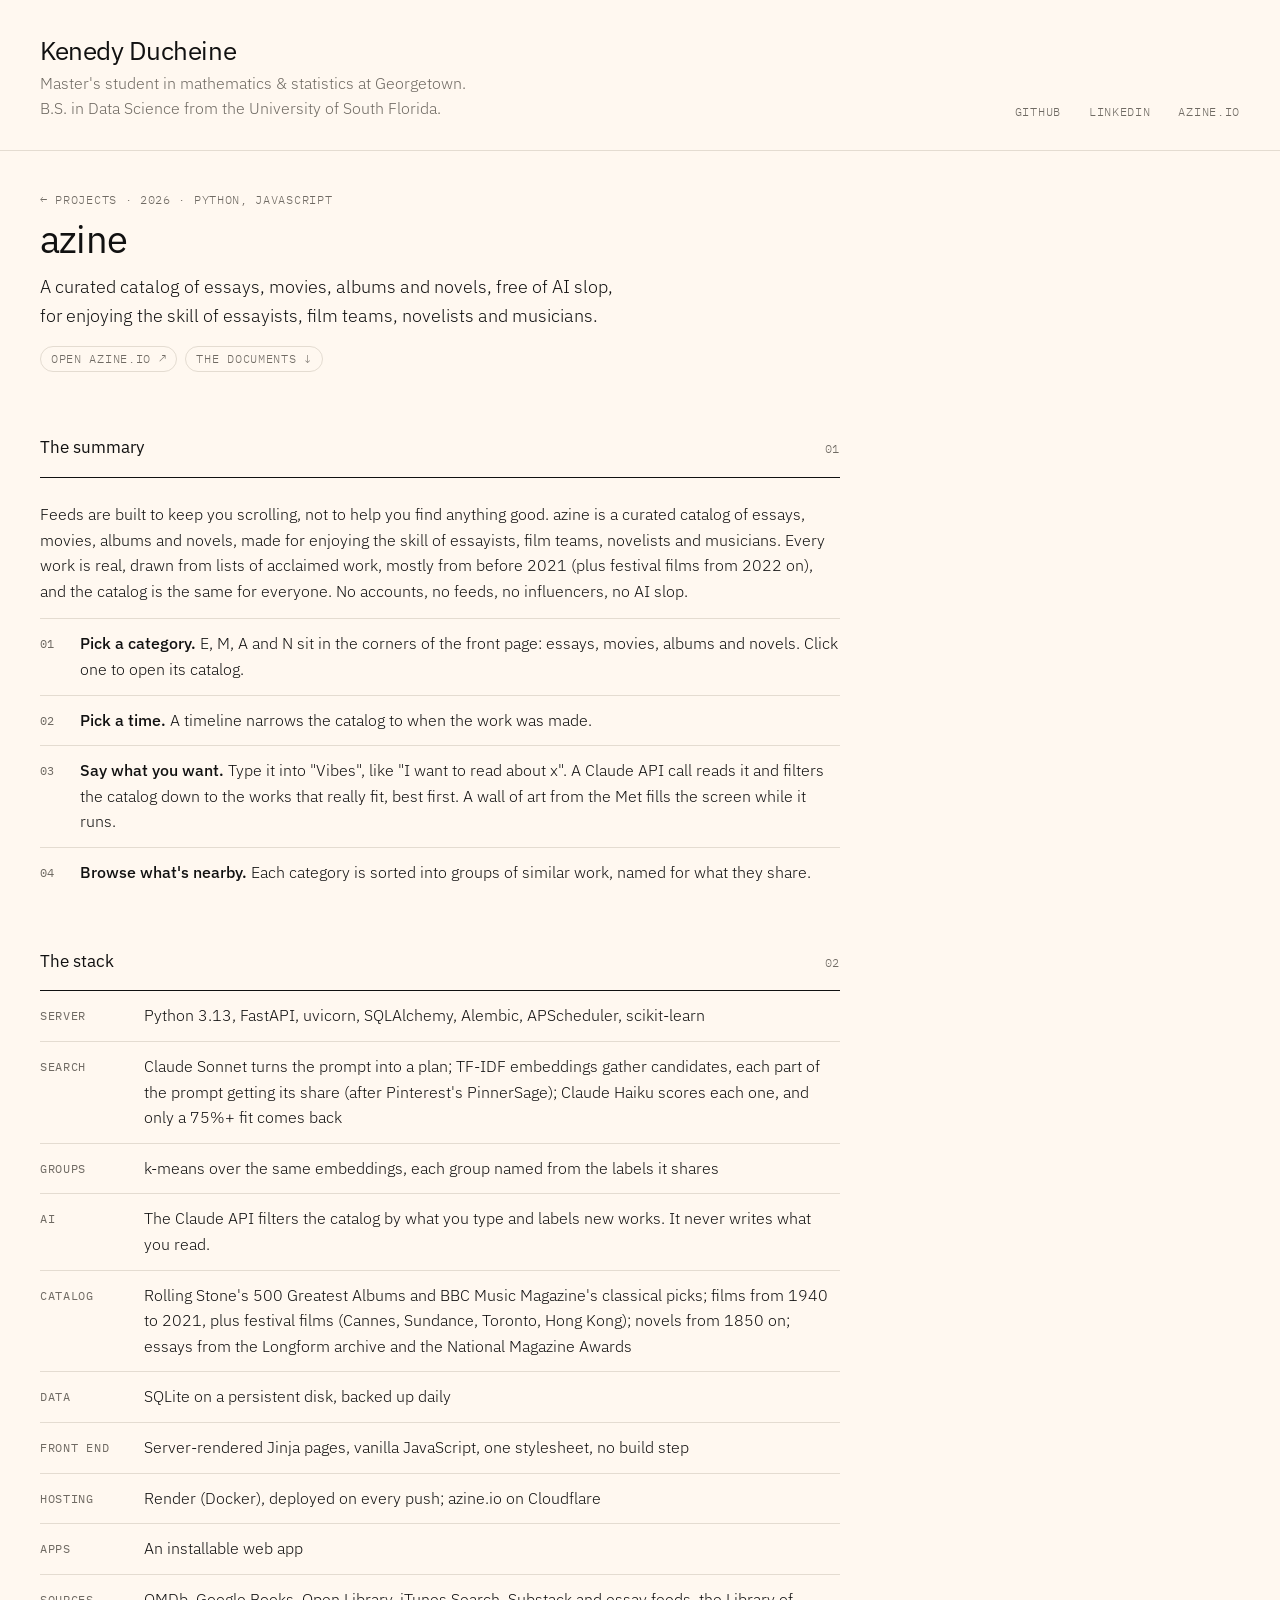
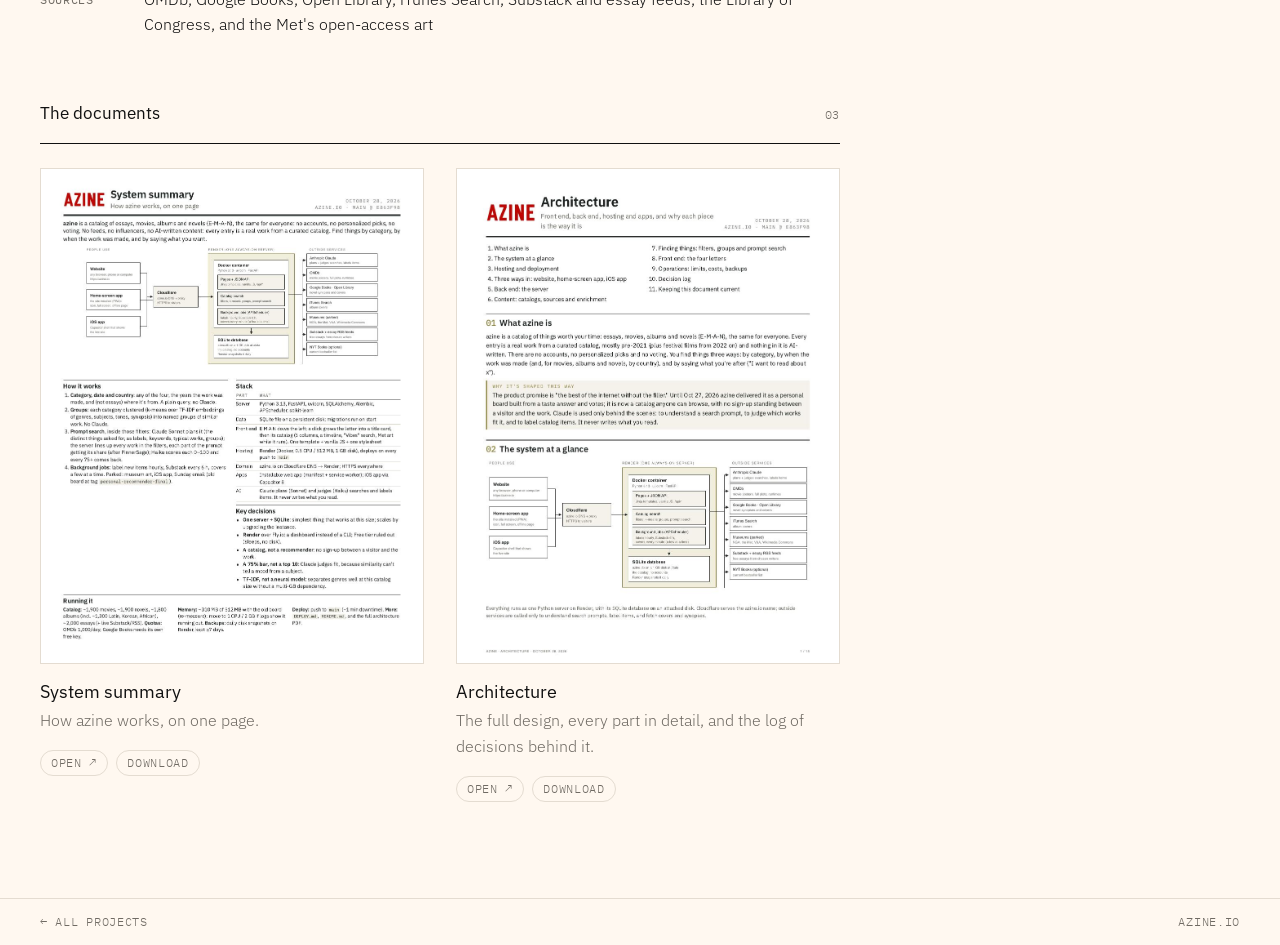
==== commit d2197264: "Match the azine page to the front page azine.html now uses home.css: the same top bar, fonts, rules " ====
--- a/azine.html
+++ b/azine.html
@@ -27,7 +27,7 @@
     "alternateName": "kenedyducheine",
     "url": "https://kenedyducheine.github.io/",
     "image": "https://kenedyducheine.github.io/assets/og.jpg",
-    "description": "Math master's student at Georgetown University. Creator of azine, a curated catalog of essays, movies, albums and novels free of AI slop, and Grid Paper Notes, a grid paper notes app for the iPad.",
+    "description": "Math and statistics master's student at Georgetown University. Creator of azine, a curated catalog of essays, movies, albums and novels free of AI slop, and Grid Paper Notes, a grid paper notes app for the iPad.",
     "affiliation": {
       "@type": "CollegeOrUniversity",
       "name": "Georgetown University"
@@ -39,148 +39,130 @@
     ]
   }
   </script>
-  <!-- The browser-tab icon: the heart from the Azine Hand font (the owner's handwriting) -->
   <link rel="icon" href="assets/favicon.svg?v=2" type="image/svg+xml">
   <link rel="icon" href="assets/favicon.png?v=2" type="image/png" sizes="64x64">
   <link rel="apple-touch-icon" href="assets/apple-touch-icon.png?v=2">
 
-  <!-- Fonts (same as index.html) -->
+  <!-- Fonts and look: the same as the front page (home.css, "SINGLE PAGES" section at the bottom).
+       Bump ?v= after editing home.css so browsers fetch the new one. -->
   <link rel="preconnect" href="https://fonts.googleapis.com">
   <link rel="preconnect" href="https://fonts.gstatic.com" crossorigin>
-  <link href="https://fonts.googleapis.com/css2?family=Google+Sans:ital,opsz,wght@0,17..18,400..700;1,17..18,400..700&family=IBM+Plex+Mono:ital,wght@0,100;0,200;0,300;0,400;0,500;0,600;0,700;1,100;1,200;1,300;1,400;1,500;1,600;1,700&family=IBM+Plex+Sans:ital,wght@0,100;0,200;0,300;0,400;0,500;0,600;0,700;1,100;1,200;1,300;1,400;1,500;1,600;1,700&family=Poppins:ital,wght@0,100;0,200;0,300;0,400;0,500;0,600;0,700;0,800;0,900;1,100;1,200;1,300;1,400;1,500;1,600;1,700;1,800;1,900&display=swap" rel="stylesheet">
+  <link href="https://fonts.googleapis.com/css2?family=IBM+Plex+Mono:wght@400&family=IBM+Plex+Sans:ital,wght@0,300;0,400;0,500;1,300&display=swap" rel="stylesheet">
+  <link rel="stylesheet" href="home.css?v=6">
+</head>
+<body class="page">
 
-  <!-- All colors, fonts and sizes live in style.css -->
-  <!-- "?v=..." makes browsers fetch the new style.css right away after you change it:
-       bump the number (e.g. v=3) when you edit style.css -->
-  <link rel="stylesheet" href="style.css?v=5">
-</head>
-<body>
+  <!-- ============ TOP BAR (same as the front page) ============ -->
+  <header class="top">
+    <div class="who">
+      <p class="name"><a href="index.html">Kenedy Ducheine</a></p>
+      <p class="intro">Master's student in mathematics &amp; statistics at Georgetown.</p>
+      <p class="intro">B.S. in Data Science from the University of South Florida.</p>
+    </div>
+    <nav class="links" aria-label="Elsewhere">
+      <a href="https://github.com/kenedyducheine">GitHub</a>
+      <a href="https://www.linkedin.com/in/kenedyducheine">LinkedIn</a>
+      <a href="https://azine.io">azine.io</a>
+    </nav>
+  </header>
 
-  <!-- ============ THE STRIP (same as the home page) ============ -->
-  <div class="strip">
-    <span>Master's student at Georgetown</span>
-    <span>Now making azine &amp; Grid Paper Notes</span>
-  </div>
+  <main>
 
-  <div class="wrap">
-
-    <!-- ============ THE MASTHEAD (same as the home page) ============ -->
-    <header class="masthead">
-      <a class="button" href="https://github.com/kenedyducheine">GitHub</a>
-      <p class="name"><a href="index.html">Kenedy Ducheine</a></p>
-      <a class="more masthead-right" href="https://azine.io">azine.io&nbsp;↗</a>
+    <!-- ============ THE OPENING: laid out like a project on the front page ============ -->
+    <header class="lead">
+      <p class="meta"><a class="back" href="index.html">← Projects</a> · 2026 · Python, JavaScript</p>
+      <h1>azine</h1>
+      <p>A curated catalog of essays, movies, albums and novels, free of AI slop, for enjoying
+        the skill of essayists, film teams, novelists and musicians.</p>
+      <ul class="tags"><li><a href="https://azine.io">Open azine.io ↗</a></li><li><a href="#documents">The documents ↓</a></li></ul>
     </header>
 
+    <!-- ============ 1. THE SUMMARY ============
+         Each <p> is a paragraph; each <li> in the list is one step. -->
+    <section class="section" id="summary" aria-labelledby="summary-title">
+      <header class="pane-head">
+        <h2 id="summary-title">The summary</h2>
+        <span class="count">01</span>
+      </header>
+      <div class="body">
+        <p>Feeds are built to keep you scrolling, not to help you find anything good. azine is a
+          curated catalog of essays, movies, albums and novels, made for enjoying the skill of
+          essayists, film teams, novelists and musicians. Every work is real, drawn from lists of
+          acclaimed work, mostly from before 2021 (plus festival films from 2022 on), and the catalog
+          is the same for everyone. No accounts, no feeds, no influencers, no AI slop.</p>
+        <ol class="steps">
+          <li><span><strong>Pick a category.</strong> E, M, A and N sit in the corners of the front page:
+            essays, movies, albums and novels. Click one to open its catalog.</span></li>
+          <li><span><strong>Pick a time.</strong> A timeline narrows the catalog to when the work was
+            made.</span></li>
+          <li><span><strong>Say what you want.</strong> Type it into "Vibes", like "I want to read about
+            x". A Claude API call reads it and filters the catalog down to the works that really fit,
+            best first. A wall of art from the Met fills the screen while it runs.</span></li>
+          <li><span><strong>Browse what's nearby.</strong> Each category is sorted into groups of similar
+            work, named for what they share.</span></li>
+        </ol>
+      </div>
+    </section>
 
-    <main>
+    <!-- ============ 2. THE STACK ============
+         One <tr> per row: <th> is the part, <td> is what it uses. -->
+    <section class="section" id="stack" aria-labelledby="stack-title">
+      <header class="pane-head">
+        <h2 id="stack-title">The stack</h2>
+        <span class="count">02</span>
+      </header>
+      <table class="stack">
+        <tr><th>Server</th><td>Python 3.13, FastAPI, uvicorn, SQLAlchemy, Alembic, APScheduler, scikit-learn</td></tr>
+        <tr><th>Search</th><td>Claude Sonnet turns the prompt into a plan; TF-IDF embeddings gather candidates,
+          each part of the prompt getting its share (after Pinterest's PinnerSage); Claude Haiku scores
+          each one, and only a 75%+ fit comes back</td></tr>
+        <tr><th>Groups</th><td>k-means over the same embeddings, each group named from the labels it shares</td></tr>
+        <tr><th>AI</th><td>The Claude API filters the catalog by what you type and labels new works. It never writes what you read.</td></tr>
+        <tr><th>Catalog</th><td>Rolling Stone's 500 Greatest Albums and BBC Music Magazine's classical picks;
+          films from 1940 to 2021, plus festival films (Cannes, Sundance, Toronto, Hong Kong); novels
+          from 1850 on; essays from the Longform archive and the National Magazine Awards</td></tr>
+        <tr><th>Data</th><td>SQLite on a persistent disk, backed up daily</td></tr>
+        <tr><th>Front end</th><td>Server-rendered Jinja pages, vanilla JavaScript, one stylesheet, no build step</td></tr>
+        <tr><th>Hosting</th><td>Render (Docker), deployed on every push; azine.io on Cloudflare</td></tr>
+        <tr><th>Apps</th><td>An installable web app</td></tr>
+        <tr><th>Sources</th><td>OMDb, Google Books, Open Library, iTunes Search, Substack and essay feeds,
+          the Library of Congress, and the Met's open-access art</td></tr>
+      </table>
+    </section>
 
-      <!-- ============ THE OPENING: the A, the title, one line, links ============ -->
-      <header class="feature-head">
-        <a class="cover" href="https://azine.io" aria-label="Open azine.io">
-          <svg viewBox="0 0 430 622" aria-hidden="true">
-            <path fill="currentColor" stroke="currentColor" stroke-width="6" stroke-linejoin="round" fill-rule="evenodd"
-              d="M158.4,6.0 L270.0,6.0 L423.6,616.0 L313.0,616.0 L283.9,502.0 L145.3,502.0 L116.0,616.0 L5.6,616.0 Z M214.5,228.8 L257.6,400.0 L170.8,400.0 Z"/>
-          </svg>
-        </a>
-        <div>
-          <p class="kicker">Now making</p>
-          <h1>azine</h1>
-          <p class="dek">A curated catalog of essays, movies, albums and novels, free of AI slop,
-            for enjoying the skill of essayists, film teams, novelists and musicians.</p>
-          <div class="links">
-            <a class="more" href="https://azine.io">Open azine.io&nbsp;↗</a>
-            <a class="more" href="#documents">The documents&nbsp;↓</a>
-          </div>
-        </div>
+    <!-- ============ 3. THE DOCUMENTS: the two PDFs ============
+         The files are in assets/: azine-summary.pdf and azine-architecture.pdf
+         (copies of docs/ in the azine repo). The pictures are their first pages. -->
+    <section class="section" id="documents" aria-labelledby="documents-title">
+      <header class="pane-head">
+        <h2 id="documents-title">The documents</h2>
+        <span class="count">03</span>
       </header>
+      <div class="body docs">
+        <article class="doc">
+          <a class="doc-pic" href="assets/azine-summary.pdf">
+            <img src="assets/azine-summary.jpg" alt="azine system summary: how the site, the server, the recommender and the outside services fit together, on one page" loading="lazy">
+          </a>
+          <h3>System summary</h3>
+          <p>How azine works, on one page.</p>
+          <ul class="tags"><li><a href="assets/azine-summary.pdf">Open ↗</a></li><li><a href="assets/azine-summary.pdf" download>Download</a></li></ul>
+        </article>
+        <article class="doc">
+          <a class="doc-pic" href="assets/azine-architecture.pdf">
+            <img src="assets/azine-architecture.jpg" alt="The first page of azine's architecture document" loading="lazy">
+          </a>
+          <h3>Architecture</h3>
+          <p>The full design, every part in detail, and the log of decisions behind it.</p>
+          <ul class="tags"><li><a href="assets/azine-architecture.pdf">Open ↗</a></li><li><a href="assets/azine-architecture.pdf" download>Download</a></li></ul>
+        </article>
+      </div>
+    </section>
 
-      <!-- ============ 1. THE SUMMARY ============
-           Each <p> is a paragraph; each <li> in the list is one step. -->
-      <section class="section" id="summary">
-        <h2 class="section-title"><span class="kicker">01</span>The summary</h2>
-        <div class="prose">
-          <p>Feeds are built to keep you scrolling, not to help you find anything good. azine is a
-            curated catalog of essays, movies, albums and novels, made for enjoying the skill of
-            essayists, film teams, novelists and musicians. Every work is real, drawn from lists of
-            acclaimed work, mostly from before 2021 (plus festival films from 2022 on), and the catalog
-            is the same for everyone. No accounts, no feeds, no influencers, no AI slop.</p>
-          <ol class="steps">
-            <li><strong>Pick a category.</strong> E, M, A and N sit in the corners of the front page:
-              essays, movies, albums and novels. Click one to open its catalog.</li>
-            <li><strong>Pick a time.</strong> A timeline narrows the catalog to when the work was
-              made.</li>
-            <li><strong>Say what you want.</strong> Type it into "Vibes", like "I want to read about
-              x". A Claude API call reads it and filters the catalog down to the works that really fit,
-              best first. A wall of art from the Met fills the screen while it runs.</li>
-            <li><strong>Browse what's nearby.</strong> Each category is sorted into groups of similar
-              work, named for what they share.</li>
-          </ol>
-        </div>
-      </section>
+  </main>
 
-      <!-- ============ 2. THE STACK ============
-           One <tr> per row: <th> is the part, <td> is what it uses. -->
-      <section class="section" id="stack">
-        <h2 class="section-title"><span class="kicker">02</span>The stack</h2>
-        <table class="stack">
-          <tr><th>Server</th><td>Python 3.13, FastAPI, uvicorn, SQLAlchemy, Alembic, APScheduler, scikit-learn</td></tr>
-          <tr><th>Search</th><td>Claude Sonnet turns the prompt into a plan; TF-IDF embeddings gather candidates,
-            each part of the prompt getting its share (after Pinterest's PinnerSage); Claude Haiku scores
-            each one, and only a 75%+ fit comes back</td></tr>
-          <tr><th>Groups</th><td>k-means over the same embeddings, each group named from the labels it shares</td></tr>
-          <tr><th>AI</th><td>The Claude API filters the catalog by what you type and labels new works. It never writes what you read.</td></tr>
-          <tr><th>Catalog</th><td>Rolling Stone's 500 Greatest Albums and BBC Music Magazine's classical picks;
-            films from 1940 to 2021, plus festival films (Cannes, Sundance, Toronto, Hong Kong); novels
-            from 1850 on; essays from the Longform archive and the National Magazine Awards</td></tr>
-          <tr><th>Data</th><td>SQLite on a persistent disk, backed up daily</td></tr>
-          <tr><th>Front end</th><td>Server-rendered Jinja pages, vanilla JavaScript, one stylesheet, no build step</td></tr>
-          <tr><th>Hosting</th><td>Render (Docker), deployed on every push; azine.io on Cloudflare</td></tr>
-          <tr><th>Apps</th><td>An installable web app</td></tr>
-          <tr><th>Sources</th><td>OMDb, Google Books, Open Library, iTunes Search, Substack and essay feeds,
-            the Library of Congress, and the Met's open-access art</td></tr>
-        </table>
-      </section>
-
-      <!-- ============ 3. THE DOCUMENTS: the two PDFs ============
-           The files are in assets/: azine-summary.pdf and azine-architecture.pdf
-           (copies of docs/ in the azine repo). The pictures are their first pages. -->
-      <section class="section" id="documents">
-        <h2 class="section-title"><span class="kicker">03</span>The documents</h2>
-        <div class="docs">
-          <div class="doc-card">
-            <a class="doc-pic" href="assets/azine-summary.pdf">
-              <img src="assets/azine-summary.jpg" alt="azine system summary: how the site, the server, the recommender and the outside services fit together, on one page" loading="lazy">
-            </a>
-            <h3>System summary</h3>
-            <p>How azine works, on one page.</p>
-            <div class="links">
-              <a class="more" href="assets/azine-summary.pdf">Open&nbsp;↗</a>
-              <a class="more" href="assets/azine-summary.pdf" download>Download</a>
-            </div>
-          </div>
-          <div class="doc-card">
-            <a class="doc-pic" href="assets/azine-architecture.pdf">
-              <img src="assets/azine-architecture.jpg" alt="The first page of azine's architecture document" loading="lazy">
-            </a>
-            <h3>Architecture</h3>
-            <p>The full design, every part in detail, and the log of decisions behind it.</p>
-            <div class="links">
-              <a class="more" href="assets/azine-architecture.pdf">Open&nbsp;↗</a>
-              <a class="more" href="assets/azine-architecture.pdf" download>Download</a>
-            </div>
-          </div>
-        </div>
-      </section>
-
-    </main>
-  </div>
-
-  <!-- ============ THE FOOTER ============ -->
-  <footer class="footer">
-    <div class="wrap">
-      <p class="sign"><a href="index.html">←</a></p>
-      <p class="byline">azine.io</p>
-    </div>
+  <footer class="foot">
+    <a href="index.html">← All projects</a>
+    <span>azine.io</span>
   </footer>
 
 </body>
--- a/home.css
+++ b/home.css
@@ -0,0 +1,245 @@
+/* =====================================================================
+   kenedyducheine.github.io -- the front page (index.html)
+
+   A top bar, then the page split in two: math on the left, computer
+   science on the right, each side scrolling on its own. On phones the
+   two sides become tabs.
+
+   To restyle: change the settings in :root right below.
+   (azine.html still uses style.css.)
+   ===================================================================== */
+
+:root {
+  /* ----- COLORS ----- */
+  --bg:     #FFF8F0;   /* the page */
+  --ink:    #111111;   /* titles and body text */
+  --muted:  #6F6A63;   /* the small labels: years, tools, tags */
+  --rule:   #E4DCD1;   /* the thin lines */
+  --accent: #B3001B;   /* links on hover, the active tab */
+
+  /* ----- FONTS ----- */
+  --font-sans: "IBM Plex Sans", system-ui, -apple-system, sans-serif;
+  --font-mono: "IBM Plex Mono", ui-monospace, monospace;
+
+  /* ----- SIZES ----- */
+  --edge: 40px;        /* space at the left and right edges of the page */
+  --top-height: auto;
+}
+
+/* ---------- basics ---------- */
+* { box-sizing: border-box; }
+html, body { height: 100%; }
+body {
+  margin: 0;
+  background: var(--bg);
+  color: var(--ink);
+  font: 300 16px/1.6 var(--font-sans);
+  -webkit-font-smoothing: antialiased;
+  display: flex;
+  flex-direction: column;
+}
+a { color: inherit; text-decoration: none; transition: color 0.15s ease; }
+a:hover { color: var(--accent); }
+h1, h2, h3, p { margin: 0; }
+
+/* small labels: years, counts, tags, tabs, footer */
+.meta, .count, .tags, .tabs button, .foot, .links {
+  font-family: var(--font-mono);
+  font-size: 0.72rem;
+  letter-spacing: 0.06em;
+  text-transform: uppercase;
+}
+
+/* ================= TOP BAR ================= */
+.top {
+  display: flex;
+  justify-content: space-between;
+  align-items: flex-end;
+  gap: 24px;
+  padding: 36px var(--edge) 28px;
+  border-bottom: 1px solid var(--rule);
+}
+.name {
+  font-size: 1.6rem;
+  font-weight: 400;
+  letter-spacing: -0.015em;
+  line-height: 1.2;
+}
+.intro { color: var(--muted); margin-top: 4px; }
+.intro + .intro { margin-top: 0; }
+.links { display: flex; gap: 28px; color: var(--muted); }
+.links a:hover { color: var(--accent); }
+
+/* ================= THE SPLIT ================= */
+.split {
+  flex: 1;
+  min-height: 0;                 /* lets each side scroll inside the window */
+  display: grid;
+  grid-template-columns: 1fr 1fr;
+}
+.pane {
+  overflow-y: auto;
+  min-height: 0;
+  padding: 0 var(--edge) 64px;
+  scrollbar-width: thin;
+  scrollbar-color: var(--rule) transparent;
+}
+.pane + .pane { border-left: 1px solid var(--rule); }
+
+/* the "Math 02" / "Computer science 06" heading; stays put while the side scrolls */
+.pane-head {
+  position: sticky; top: 0; z-index: 1;
+  display: flex; justify-content: space-between; align-items: baseline;
+  padding: 26px 0 16px;
+  background: var(--bg);
+  border-bottom: 1px solid var(--ink);
+}
+.pane-head h2 { font-size: 1.05rem; font-weight: 400; }
+.count { color: var(--muted); }
+
+/* ----- one project ----- */
+.project {
+  padding: 28px 0 30px;
+  border-bottom: 1px solid var(--rule);
+}
+.project:last-child { border-bottom: 0; }
+.meta { color: var(--muted); }
+.project h3 {
+  margin-top: 8px;
+  font-size: 1.4rem;
+  font-weight: 400;
+  letter-spacing: -0.01em;
+  line-height: 1.25;
+}
+.arrow { font-size: 0.8em; color: var(--muted); margin-left: 2px; }
+.project h3 a:hover .arrow { color: var(--accent); }
+.project > p:not(.meta) { margin-top: 10px; max-width: 36em; }
+.tags {
+  list-style: none; padding: 0; margin: 16px 0 0;
+  display: flex; flex-wrap: wrap; gap: 8px;
+  color: var(--muted);
+}
+.tags li { border: 1px solid var(--rule); border-radius: 999px; padding: 3px 10px; }
+
+/* ================= FOOTER ================= */
+.foot {
+  display: flex; justify-content: space-between;
+  padding: 14px var(--edge);
+  border-top: 1px solid var(--rule);
+  color: var(--muted);
+}
+
+/* the tabs only appear on phones */
+.tabs { display: none; }
+
+/* ================= PHONES & SMALL SCREENS =================
+   The page scrolls normally; the Math / Computer science tabs pick a side. */
+@media (max-width: 820px) {
+  :root { --edge: 20px; }
+  html, body { height: auto; }
+  .top { flex-direction: column; align-items: flex-start; padding-top: 28px; }
+  .links { gap: 20px; }
+  .split { display: block; }
+  .pane { overflow: visible; padding-bottom: 32px; }
+  .pane + .pane { border-left: 0; }
+  .pane-head { display: none; }
+
+  .js .tabs {
+    display: flex;
+    position: sticky; top: 0; z-index: 2;
+    background: var(--bg);
+    border-bottom: 1px solid var(--ink);
+    padding: 0 var(--edge);
+  }
+  .tabs button {
+    flex: 1;
+    background: none; border: 0; cursor: pointer;
+    padding: 16px 0 14px;
+    color: var(--muted);
+    border-bottom: 2px solid transparent; margin-bottom: -1px;
+  }
+  .tabs button[aria-selected="true"] { color: var(--ink); border-bottom-color: var(--accent); }
+  .js .pane:not(.is-active) { display: none; }
+  /* without JavaScript both sides simply stack, with their headings */
+  html:not(.js) .pane-head { display: flex; position: static; }
+}
+
+@media (prefers-reduced-motion: reduce) {
+  * { transition: none !important; }
+}
+
+/* =====================================================================
+   SINGLE PAGES (azine.html): the same top bar and footer as the front
+   page, then one column of sections that scrolls normally.
+   ===================================================================== */
+body.page { height: auto; min-height: 100%; }
+.page main {
+  flex: 1;
+  width: 100%;
+  max-width: 880px;
+  padding: 0 var(--edge) 72px;
+}
+.back { color: var(--muted); }
+.back:hover { color: var(--accent); }
+
+/* the opening: same parts as a project on the front page, a little bigger */
+.lead { padding: 40px 0 36px; }
+.lead h1 {
+  margin-top: 8px;
+  font-size: 2.4rem;
+  font-weight: 400;
+  letter-spacing: -0.02em;
+  line-height: 1.15;
+}
+.lead > p:not(.meta) { margin-top: 12px; max-width: 34em; font-size: 1.1rem; }
+
+/* each section's heading: like "Math 02" on the front page */
+.section .pane-head { position: static; }
+.section .body { padding-top: 24px; }
+.section p + p, .section p + ol { margin-top: 14px; }
+.section { margin-bottom: 24px; }
+
+/* the numbered steps */
+.steps { margin: 18px 0 0; padding: 0; list-style: none; counter-reset: step; }
+.steps li {
+  counter-increment: step;
+  display: grid; grid-template-columns: 2.5em 1fr;
+  padding: 12px 0;
+  border-top: 1px solid var(--rule);
+}
+.steps li::before {
+  content: counter(step, decimal-leading-zero);
+  font: 400 0.72rem/2.2 var(--font-mono);
+  color: var(--muted);
+}
+.steps strong { font-weight: 500; }
+
+/* the stack: part on the left, what it uses on the right */
+.stack { width: 100%; border-collapse: collapse; }
+.stack th, .stack td {
+  text-align: left; vertical-align: top;
+  padding: 12px 0;
+  border-bottom: 1px solid var(--rule);
+}
+.stack tr:last-child th, .stack tr:last-child td { border-bottom: 0; }
+.stack th {
+  width: 9em; padding-right: 16px;
+  font: 400 0.72rem/2.2 var(--font-mono);
+  letter-spacing: 0.06em; text-transform: uppercase;
+  color: var(--muted);
+}
+
+/* the documents: two cards side by side */
+.docs { display: grid; grid-template-columns: 1fr 1fr; gap: 32px; }
+.doc-pic { display: block; border: 1px solid var(--rule); transition: border-color 0.15s ease; }
+.doc-pic:hover { border-color: var(--ink); }
+.doc-pic img { display: block; width: 100%; height: auto; aspect-ratio: 935 / 1210; }
+.doc h3 { margin-top: 14px; font-size: 1.1rem; font-weight: 400; }
+.doc p { color: var(--muted); margin-top: 2px; }
+
+@media (max-width: 820px) {
+  .lead { padding-top: 28px; }
+  .lead h1 { font-size: 2rem; }
+  .stack th { width: 6.5em; }
+  .docs { grid-template-columns: 1fr; gap: 28px; }
+}
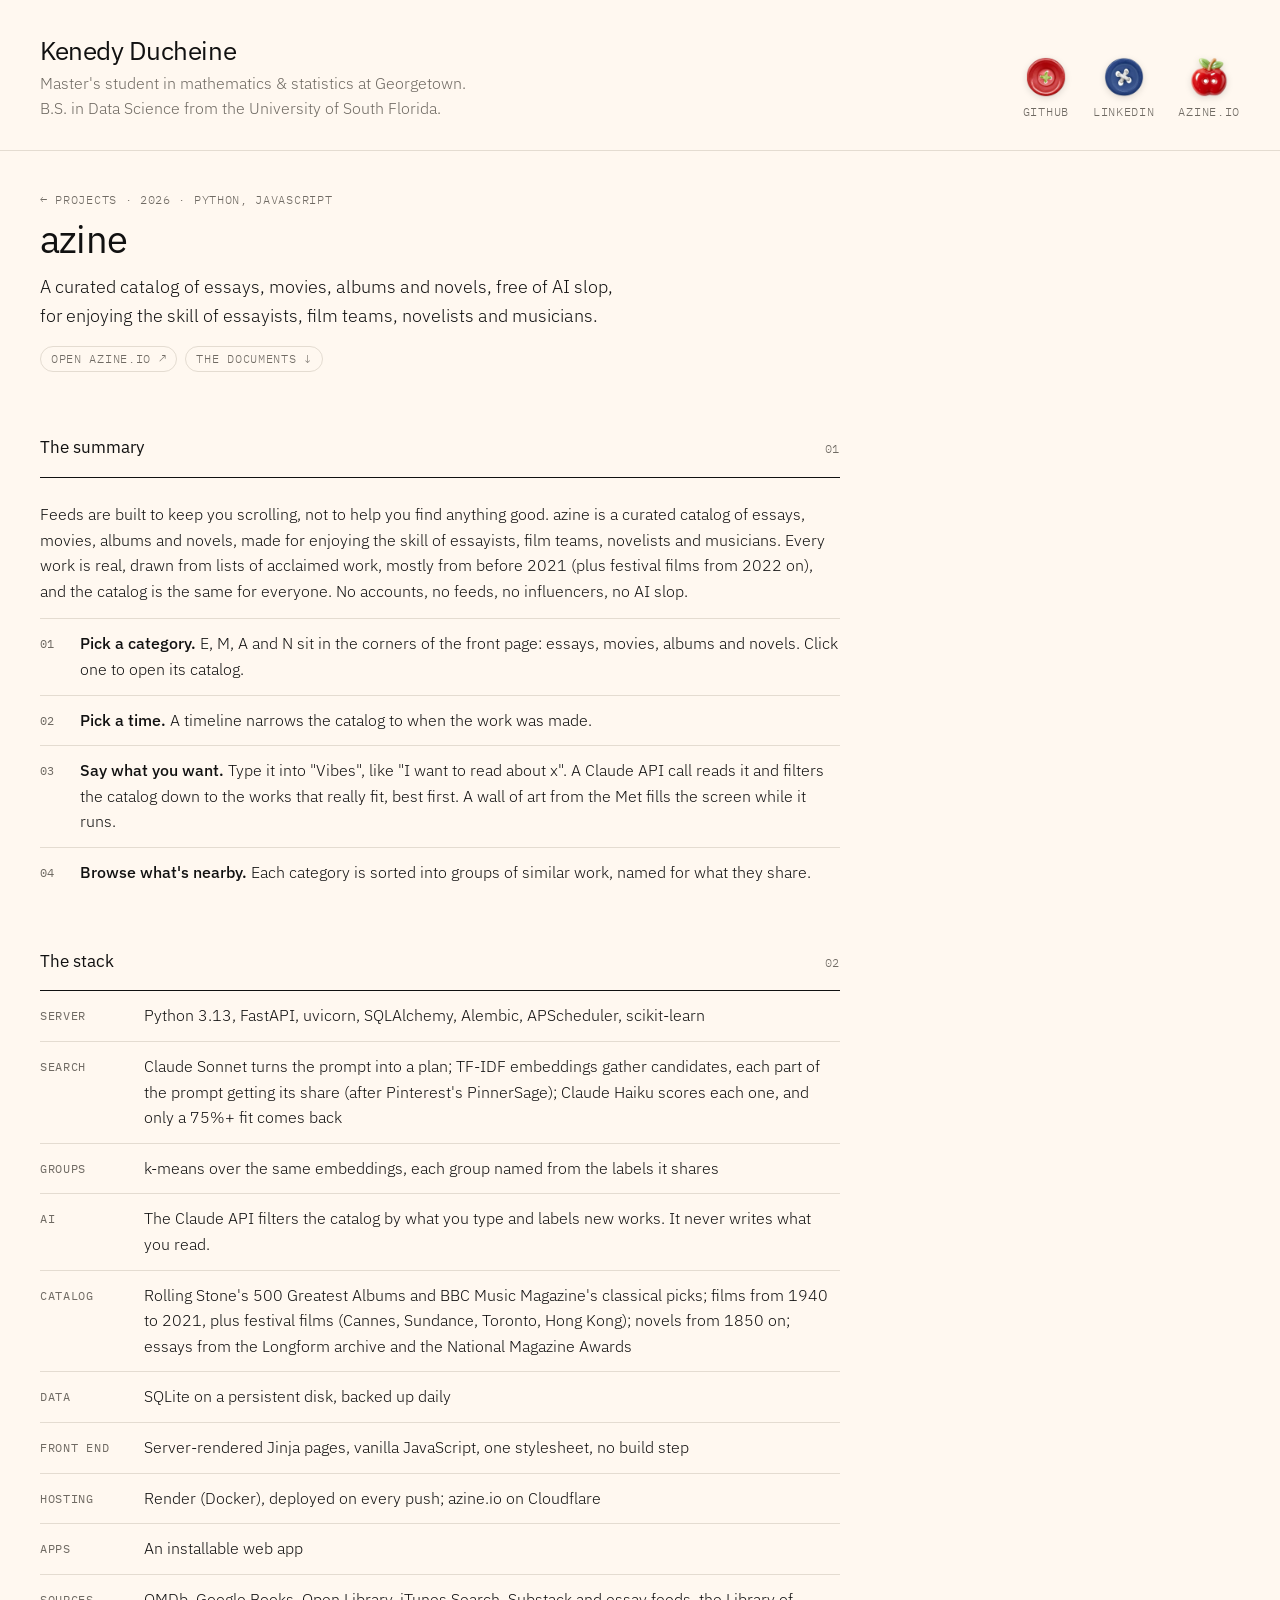
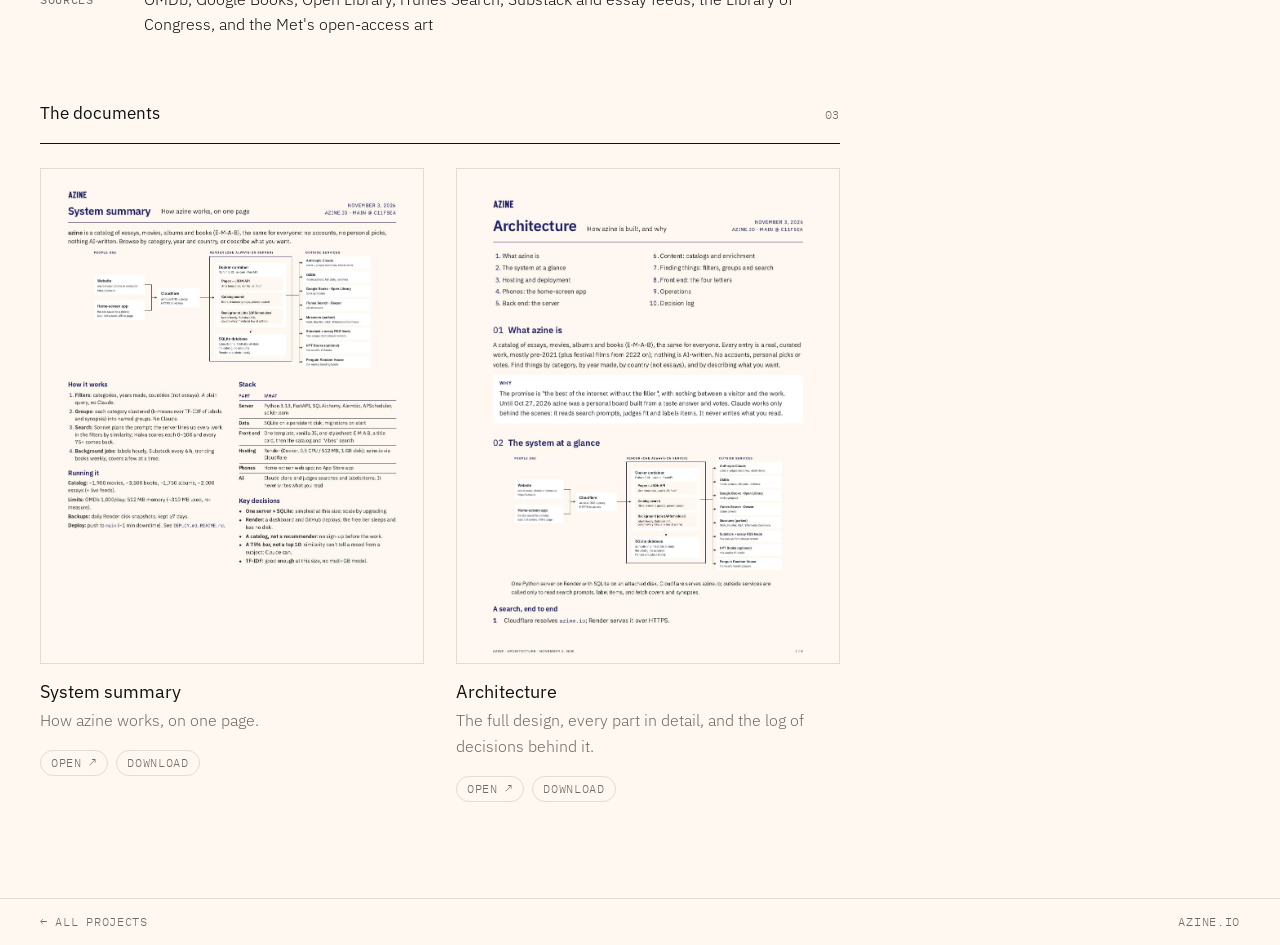
==== commit be610afe: "Sewing-button links, and Grid Paper Notes is on the App Store The GitHub, LinkedIn and azine.io link" ====
--- a/azine.html
+++ b/azine.html
@@ -48,7 +48,7 @@
   <link rel="preconnect" href="https://fonts.googleapis.com">
   <link rel="preconnect" href="https://fonts.gstatic.com" crossorigin>
   <link href="https://fonts.googleapis.com/css2?family=IBM+Plex+Mono:wght@400&family=IBM+Plex+Sans:ital,wght@0,300;0,400;0,500;1,300&display=swap" rel="stylesheet">
-  <link rel="stylesheet" href="home.css?v=6">
+  <link rel="stylesheet" href="home.css?v=8">
 </head>
 <body class="page">
 
@@ -59,10 +59,11 @@
       <p class="intro">Master's student in mathematics &amp; statistics at Georgetown.</p>
       <p class="intro">B.S. in Data Science from the University of South Florida.</p>
     </div>
+    <!-- The links are sewing buttons (pictures in assets/buttons/), each with a small label under it -->
     <nav class="links" aria-label="Elsewhere">
-      <a href="https://github.com/kenedyducheine">GitHub</a>
-      <a href="https://www.linkedin.com/in/kenedyducheine">LinkedIn</a>
-      <a href="https://azine.io">azine.io</a>
+      <a href="https://github.com/kenedyducheine"><img src="assets/buttons/github.png" alt="" width="40" height="40"><span>GitHub</span></a>
+      <a href="https://www.linkedin.com/in/kenedyducheine"><img src="assets/buttons/linkedin.png" alt="" width="40" height="40"><span>LinkedIn</span></a>
+      <a href="https://azine.io"><img src="assets/buttons/azine.png" alt="" width="40" height="40"><span>azine.io</span></a>
     </nav>
   </header>
 
--- a/home.css
+++ b/home.css
@@ -67,8 +67,16 @@
 }
 .intro { color: var(--muted); margin-top: 4px; }
 .intro + .intro { margin-top: 0; }
-.links { display: flex; gap: 28px; color: var(--muted); }
+/* the links: a sewing button over each label; the button turns a little on hover */
+.links { display: flex; gap: 24px; color: var(--muted); }
+.links a { display: flex; flex-direction: column; align-items: center; gap: 6px; }
 .links a:hover { color: var(--accent); }
+.links img {
+  width: 40px; height: 40px;
+  filter: drop-shadow(0 2px 3px rgba(17, 17, 17, 0.14));
+  transition: transform 0.25s ease;
+}
+.links a:hover img, .links a:focus-visible img { transform: rotate(-14deg) translateY(-2px); }
 
 /* ================= THE SPLIT ================= */
 .split {
@@ -139,6 +147,7 @@
   html, body { height: auto; }
   .top { flex-direction: column; align-items: flex-start; padding-top: 28px; }
   .links { gap: 20px; }
+  .links img { width: 34px; height: 34px; }
   .split { display: block; }
   .pane { overflow: visible; padding-bottom: 32px; }
   .pane + .pane { border-left: 0; }
